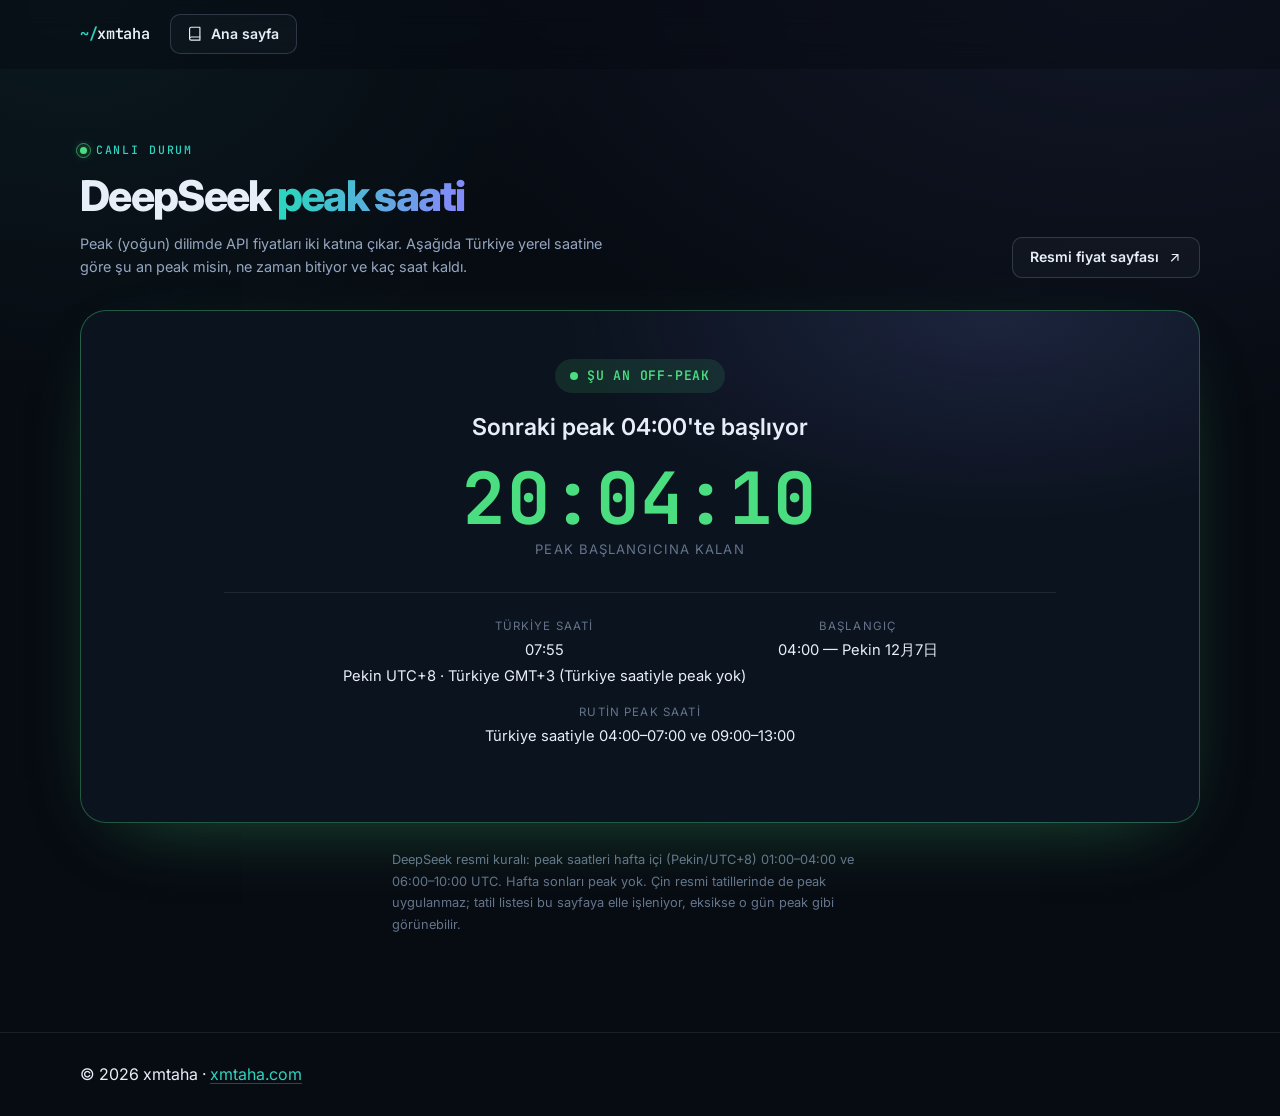
==== deepseek/index.html @ 297daab1 "feat: DeepSeek peak saati sayfasi (/deepseek/)" ====
<!DOCTYPE html>
<html lang="tr">
<head>
  <meta charset="utf-8" />
  <meta name="viewport" content="width=device-width, initial-scale=1" />
  <title>DeepSeek peak saati · xmtaha</title>
  <meta name="description" content="DeepSeek API yoğun (peak) saatlerini Türkiye yerel saatine göre gösteren canlı durum sayfası." />
  <meta name="theme-color" content="#070b12" />
  <meta name="color-scheme" content="dark" />
  <link rel="icon" href="data:image/svg+xml,%3Csvg xmlns='http://www.w3.org/2000/svg' viewBox='0 0 64 64'%3E%3Crect width='64' height='64' rx='14' fill='%230b1220'/%3E%3Cpath d='M20 22 12 32l8 10M44 22l8 10-8 10M36 18l-8 28' stroke='%232dd4bf' stroke-width='5' stroke-linecap='round' stroke-linejoin='round' fill='none'/%3E%3C/svg%3E" />
  <link rel="preconnect" href="https://fonts.googleapis.com" />
  <link rel="preconnect" href="https://fonts.gstatic.com" crossorigin />
  <link href="https://fonts.googleapis.com/css2?family=Inter:wght@400;500;600;700;800&family=JetBrains+Mono:wght@400;500;600&display=swap" rel="stylesheet" />
  <link rel="stylesheet" href="../styles.css" />
  <link rel="stylesheet" href="deepseek.css" />
</head>
<body>
  <!-- inline sprite: sayfada kullanılan ikonlar -->
  <svg class="svg-sprite" xmlns="http://www.w3.org/2000/svg" aria-hidden="true">
    <symbol id="i-github" viewBox="0 0 24 24">
      <path d="M12 .5C5.73.5.5 5.73.5 12c0 5.08 3.29 9.39 7.86 10.91.58.11.79-.25.79-.56 0-.28-.01-1.02-.02-2-3.2.7-3.88-1.54-3.88-1.54-.52-1.33-1.28-1.68-1.28-1.68-1.04-.71.08-.7.08-.7 1.15.08 1.76 1.18 1.76 1.18 1.02 1.75 2.68 1.25 3.33.95.1-.74.4-1.25.72-1.54-2.55-.29-5.23-1.28-5.23-5.7 0-1.26.45-2.29 1.18-3.1-.12-.29-.51-1.46.11-3.05 0 0 .96-.31 3.15 1.18a10.9 10.9 0 0 1 5.74 0c2.19-1.49 3.15-1.18 3.15-1.18.62 1.59.23 2.76.11 3.05.73.81 1.18 1.84 1.18 3.1 0 4.43-2.69 5.41-5.25 5.69.41.36.78 1.06.78 2.14 0 1.55-.01 2.8-.01 3.18 0 .31.21.68.8.56A11.5 11.5 0 0 0 23.5 12C23.5 5.73 18.27.5 12 .5Z" />
    </symbol>
    <symbol id="i-location" viewBox="0 0 24 24">
      <path d="M21 10c0 7-9 13-9 13s-9-6-9-13a9 9 0 0 1 18 0Z" />
      <circle cx="12" cy="10" r="3" />
    </symbol>
    <symbol id="i-clock" viewBox="0 0 24 24">
      <circle cx="12" cy="12" r="9" />
      <path d="M12 7v5l3 2" />
    </symbol>
    <symbol id="i-folder" viewBox="0 0 24 24">
      <path d="M3 7a2 2 0 0 1 2-2h4l2 2h8a2 2 0 0 1 2 2v8a2 2 0 0 1-2 2H5a2 2 0 0 1-2-2V7Z" />
    </symbol>
    <symbol id="i-star" viewBox="0 0 24 24">
      <path d="m12 2 3.09 6.26L22 9.27l-5 4.87 1.18 6.88L12 17.77l-6.18 3.25L7 14.14 2 9.27l6.91-1.01L12 2Z" />
    </symbol>
    <symbol id="i-fork" viewBox="0 0 24 24">
      <circle cx="6" cy="5" r="2.5" />
      <circle cx="18" cy="5" r="2.5" />
      <circle cx="12" cy="19" r="2.5" />
      <path d="M6 7.5v2a4 4 0 0 0 4 4h4a4 4 0 0 0 4-4v-2M12 13.5V16" />
    </symbol>
    <symbol id="i-arrow" viewBox="0 0 24 24">
      <path d="M7 17 17 7M8 7h9v9" />
    </symbol>
    <symbol id="i-arrow-up" viewBox="0 0 24 24">
      <path d="M12 19V5M5 12l7-7 7 7" />
    </symbol>
    <symbol id="i-search" viewBox="0 0 24 24">
      <circle cx="11" cy="11" r="7" />
      <path d="m20 20-3.5-3.5" />
    </symbol>
    <symbol id="i-users" viewBox="0 0 24 24">
      <path d="M16 21v-2a4 4 0 0 0-4-4H6a4 4 0 0 0-4 4v2" />
      <circle cx="9" cy="7" r="4" />
      <path d="M22 21v-2a4 4 0 0 0-3-3.87M16 3.13a4 4 0 0 1 0 7.75" />
    </symbol>
    <symbol id="i-repo" viewBox="0 0 24 24">
      <path d="M4 19.5A2.5 2.5 0 0 1 6.5 17H20" />
      <path d="M6.5 2H20v20H6.5A2.5 2.5 0 0 1 4 19.5v-15A2.5 2.5 0 0 1 6.5 2Z" />
    </symbol>
      <polyline points="4 17 10 11 4 5" />
      <line x1="12" y1="19" x2="20" y2="19" />
    </symbol>
      <polyline points="16 18 22 12 16 6" />
      <polyline points="8 6 2 12 8 18" />
    </symbol>
      <rect x="3" y="4" width="18" height="7" rx="2" />
      <rect x="3" y="13" width="18" height="7" rx="2" />
      <path d="M7 7.5h.01M7 16.5h.01" />
    </symbol>
      <circle cx="12" cy="5" r="2.5" />
      <circle cx="5" cy="19" r="2.5" />
      <circle cx="19" cy="19" r="2.5" />
      <path d="M12 7.5v4M12 11.5 5.9 16.9M12 11.5l6.1 5.4" />
    </symbol>
      <rect x="3" y="4" width="18" height="16" rx="2" />
      <path d="M3 9h18M3 15h18M8 4v16M16 4v16" />
    </symbol>
      <ellipse cx="12" cy="5" rx="8" ry="3" />
      <path d="M4 5v14c0 1.66 3.58 3 8 3s8-1.34 8-3V5M4 12c0 1.66 3.58 3 8 3s8-1.34 8-3" />
    </symbol>
      <rect x="3" y="5" width="18" height="14" rx="2" />
      <path d="m3 7 9 6 9-6" />
    </symbol>
  </svg>

  <a class="skip-link" href="#main">İçeriğe geç</a>

  <header class="site-header" id="site-header">
    <nav class="nav container" id="nav" aria-label="Ana menü">
      <a class="brand" href="../">
        <span class="brand-mark">~/</span>xmtaha
      </a>
      <a class="btn btn-ghost nav-github" href="../">
        <svg class="icon" aria-hidden="true"><use href="#i-repo" /></svg>
        Ana sayfa
      </a>
    </nav>
  </header>

  <main id="main">
    <section class="section ds-page">
      <div class="container">
        <div class="section-head">
          <div>
            <p class="eyebrow"><span class="pulse" aria-hidden="true"></span> Canlı durum</p>
            <h2>DeepSeek <span class="grad">peak saati</span></h2>
            <p class="section-sub">
              Peak (yoğun) dilimde API fiyatları iki katına çıkar. Aşağıda Türkiye yerel
              saatine göre şu an peak misin, ne zaman bitiyor ve kaç saat kaldı.
            </p>
          </div>
          <a class="btn btn-ghost" href="https://api-docs.deepseek.com/quick_start/pricing/" target="_blank" rel="noopener">
            Resmi fiyat sayfası
            <svg class="icon" aria-hidden="true"><use href="#i-arrow" /></svg>
          </a>
        </div>

        <div class="ds-card" id="ds-card" data-state="off">
          <p class="ds-status">
            <span class="ds-pulse" aria-hidden="true"></span>
            <span id="ds-status-text">Yükleniyor…</span>
          </p>

          <p class="ds-headline">
            <span id="ds-main">Durum hesaplanıyor</span>
          </p>

          <p class="ds-countdown" id="ds-countdown" aria-live="polite">--:--:--</p>
          <p class="ds-countdown-label" id="ds-countdown-label">kaldı</p>

          <dl class="ds-facts">
            <div>
              <dt>Türkiye saati</dt>
              <dd id="ds-tr-time">--:--</dd>
              <dd class="ds-sub" id="ds-tz-offset">--</dd>
            </div>
            <div>
              <dt id="ds-next-label">Sonraki geçiş</dt>
              <dd id="ds-next-switch">--:--</dd>
            </div>
            <div>
              <dt>Rutin peak saati</dt>
              <dd>Türkiye saatiyle 04:00–07:00 ve 09:00–13:00</dd>
            </div>
          </dl>
        </div>

        <p class="ds-note">
          DeepSeek resmi kuralı: peak saatleri hafta içi (Pekin/UTC+8) 01:00–04:00 ve
          06:00–10:00 UTC. Hafta sonları peak yok. Çin resmi tatillerinde de peak
          uygulanmaz; tatil listesi bu sayfaya elle işleniyor, eksikse o gün peak
          gibi görünebilir.
        </p>
      </div>
    </section>
  </main>

  <footer class="site-footer">
    <div class="container">
      <p>© <span id="year">2026</span> xmtaha · <a class="inline-link" href="../">xmtaha.com</a></p>
    </div>
  </footer>

  <script src="deepseek.js"></script>
</body>
</html>
---- styles.css ----
/* =========================================================
   xmtaha — statik profil sayfası
   ========================================================= */

:root {
  color-scheme: dark;
  --bg: #070b12;
  --bg-elevated: #0c1320;
  --surface: rgba(17, 25, 40, 0.66);
  --surface-strong: #101a2b;
  --border: rgba(148, 163, 184, 0.14);
  --border-strong: rgba(148, 163, 184, 0.26);
  --text: #e8eef8;
  --muted: #94a6c0;
  --faint: #64748b;
  --accent: #2dd4bf;
  --accent-soft: rgba(45, 212, 191, 0.12);
  --accent-2: #818cf8;
  --green: #4ade80;
  --amber: #fbbf24;
  --red: #f87171;
  --radius: 18px;
  --shadow: 0 24px 60px -24px rgba(0, 0, 0, 0.8);
  --font: "Inter", ui-sans-serif, system-ui, -apple-system, "Segoe UI", sans-serif;
  --mono: "JetBrains Mono", ui-monospace, SFMono-Regular, Consolas, monospace;
}

*,
*::before,
*::after {
  box-sizing: border-box;
}

html {
  scroll-behavior: smooth;
  -webkit-text-size-adjust: 100%;
}

body {
  margin: 0;
  font-family: var(--font);
  font-size: 16px;
  line-height: 1.6;
  color: var(--text);
  background-color: var(--bg);
  background-image:
    radial-gradient(1200px 800px at 88% -8%, rgba(129, 140, 248, 0.1), transparent 62%),
    radial-gradient(900px 700px at 6% 0%, rgba(45, 212, 191, 0.07), transparent 58%);
  background-attachment: fixed;
  -webkit-font-smoothing: antialiased;
  -moz-osx-font-smoothing: grayscale;
  overflow-x: hidden;
}

img {
  display: block;
  max-width: 100%;
}

a {
  color: inherit;
  text-decoration: none;
}

button {
  font: inherit;
  color: inherit;
}

h1,
h2,
h3,
p,
blockquote,
dl,
dd,
figure {
  margin: 0;
}

ul {
  margin: 0;
  padding: 0;
  list-style: none;
}

::selection {
  background: rgba(45, 212, 191, 0.32);
  color: #fff;
}

:focus-visible {
  outline: 2px solid var(--accent);
  outline-offset: 3px;
  border-radius: 5px;
}

.svg-sprite {
  position: absolute;
  width: 0;
  height: 0;
  overflow: hidden;
}

.icon {
  width: 1.1em;
  height: 1.1em;
  flex: none;
  fill: none;
  stroke: currentColor;
  stroke-width: 1.8;
  stroke-linecap: round;
  stroke-linejoin: round;
}

.icon-fill {
  fill: currentColor;
  stroke: none;
}

.container {
  width: min(1120px, calc(100% - 2.5rem));
  margin-inline: auto;
}

.skip-link {
  position: fixed;
  top: 0.75rem;
  left: 0.75rem;
  z-index: 200;
  padding: 0.6rem 1rem;
  border-radius: 8px;
  background: var(--accent);
  color: #04121a;
  font-weight: 700;
  transform: translateY(-160%);
  transition: transform 0.2s ease;
}

.skip-link:focus {
  transform: translateY(0);
}

/* ---------- Header ---------- */

.site-header {
  position: sticky;
  top: 0;
  z-index: 90;
  background: rgba(7, 11, 18, 0.5);
  border-bottom: 1px solid transparent;
  backdrop-filter: blur(14px);
  -webkit-backdrop-filter: blur(14px);
  transition: background 0.25s ease, border-color 0.25s ease;
}

.site-header.is-scrolled {
  background: rgba(7, 11, 18, 0.86);
  border-bottom-color: var(--border);
}

.nav {
  position: relative;
  display: flex;
  align-items: center;
  gap: 1.25rem;
  height: 68px;
}

.brand {
  display: inline-flex;
  align-items: center;
  font-family: var(--mono);
  font-size: 0.95rem;
  font-weight: 600;
  letter-spacing: -0.02em;
  color: var(--text);
}

.brand-mark {
  color: var(--accent);
}

.nav-links {
  display: flex;
  align-items: center;
  gap: 0.25rem;
  margin-left: auto;
}

.nav-links a {
  padding: 0.42rem 0.68rem;
  border-radius: 8px;
  font-size: 0.88rem;
  color: var(--muted);
  transition: color 0.18s ease, background 0.18s ease;
}

.nav-links a:hover,
.nav-links a.active {
  color: var(--text);
  background: rgba(148, 163, 184, 0.08);
}

.nav-github {
  padding: 0.5rem 0.85rem;
  font-size: 0.84rem;
}

.nav-toggle {
  display: none;
  flex-direction: column;
  justify-content: center;
  gap: 4px;
  width: 40px;
  height: 40px;
  padding: 0;
  border: 1px solid var(--border);
  border-radius: 9px;
  background: rgba(148, 163, 184, 0.05);
  cursor: pointer;
}

.nav-toggle span {
  display: block;
  width: 17px;
  height: 2px;
  margin-inline: auto;
  border-radius: 2px;
  background: var(--text);
  transition: transform 0.22s ease, opacity 0.22s ease;
}

.nav.is-open .nav-toggle span:nth-child(1) {
  transform: translateY(6px) rotate(45deg);
}

.nav.is-open .nav-toggle span:nth-child(2) {
  opacity: 0;
}

.nav.is-open .nav-toggle span:nth-child(3) {
  transform: translateY(-6px) rotate(-45deg);
}

/* ---------- Buttons ---------- */

.btn {
  display: inline-flex;
  align-items: center;
  justify-content: center;
  gap: 0.5rem;
  padding: 0.68rem 1.05rem;
  border: 1px solid transparent;
  border-radius: 10px;
  font-size: 0.88rem;
  font-weight: 600;
  line-height: 1.2;
  cursor: pointer;
  transition: transform 0.18s ease, background 0.18s ease, border-color 0.18s ease, color 0.18s ease;
}

.btn-primary {
  background: linear-gradient(135deg, var(--accent), #38bdf8);
  color: #04121a;
  box-shadow: 0 12px 30px -12px rgba(45, 212, 191, 0.55);
}

.btn-primary:hover {
  transform: translateY(-2px);
  box-shadow: 0 16px 34px -12px rgba(45, 212, 191, 0.65);
}

.btn-ghost {
  border-color: var(--border-strong);
  background: rgba(148, 163, 184, 0.045);
  color: var(--text);
}

.btn-ghost:hover {
  border-color: rgba(45, 212, 191, 0.55);
  color: var(--accent);
}

/* ---------- Hero ---------- */

.hero {
  position: relative;
  padding: clamp(3.25rem, 7vw, 5.5rem) 0 clamp(2.5rem, 5vw, 3.75rem);
  overflow: hidden;
}

.hero::before {
  content: "";
  position: absolute;
  inset: 0;
  background-image:
    linear-gradient(rgba(148, 163, 184, 0.055) 1px, transparent 1px),
    linear-gradient(90deg, rgba(148, 163, 184, 0.055) 1px, transparent 1px);
  background-size: 58px 58px;
  -webkit-mask-image: radial-gradient(ellipse 85% 65% at 50% 0%, #000 35%, transparent 100%);
  mask-image: radial-gradient(ellipse 85% 65% at 50% 0%, #000 35%, transparent 100%);
  pointer-events: none;
}

.hero-glow {
  position: absolute;
  border-radius: 50%;
  filter: blur(90px);
  pointer-events: none;
}

.hero-glow--teal {
  top: -160px;
  left: -120px;
  width: 460px;
  height: 460px;
  background: rgba(45, 212, 191, 0.13);
}

.hero-glow--indigo {
  top: 60px;
  right: -160px;
  width: 520px;
  height: 520px;
  background: rgba(129, 140, 248, 0.11);
}

.hero-grid {
  position: relative;
  display: grid;
  grid-template-columns: 1.12fr 0.88fr;
  align-items: center;
  gap: clamp(2rem, 5vw, 4.5rem);
}

.hero-copy {
  animation: hero-in 0.8s cubic-bezier(0.2, 0.7, 0.3, 1) both;
}

.eyebrow {
  display: flex;
  align-items: center;
  gap: 0.55rem;
  margin-bottom: 1.15rem;
  font-family: var(--mono);
  font-size: 0.72rem;
  font-weight: 500;
  letter-spacing: 0.16em;
  text-transform: uppercase;
  color: var(--accent);
}

.pulse {
  position: relative;
  width: 7px;
  height: 7px;
  border-radius: 50%;
  background: var(--green);
  box-shadow: 0 0 10px rgba(74, 222, 128, 0.8);
}

.pulse::after {
  content: "";
  position: absolute;
  inset: -4px;
  border: 1px solid rgba(74, 222, 128, 0.6);
  border-radius: 50%;
  animation: pulse-ring 2s ease-out infinite;
}

.identity {
  display: flex;
  align-items: center;
  gap: 1.15rem;
  margin-bottom: 1.6rem;
}

.avatar {
  width: 92px;
  height: 92px;
  flex: none;
  padding: 3px;
  border-radius: 26px;
  background: linear-gradient(135deg, rgba(45, 212, 191, 0.75), rgba(129, 140, 248, 0.65));
  box-shadow: 0 18px 40px -18px rgba(45, 212, 191, 0.55);
  object-fit: cover;
}

h1 {
  font-size: clamp(2.4rem, 5vw, 3.7rem);
  font-weight: 800;
  letter-spacing: -0.045em;
  line-height: 1.05;
}

.handle {
  display: inline-block;
  margin-left: 0.35rem;
  padding: 0.18rem 0.55rem;
  border: 1px solid var(--border);
  border-radius: 999px;
  background: rgba(148, 163, 184, 0.06);
  font-family: var(--mono);
  font-size: 0.78rem;
  font-weight: 500;
  letter-spacing: 0;
  color: var(--muted);
  vertical-align: middle;
}

.role {
  margin-top: 0.4rem;
  font-size: 0.92rem;
  color: var(--muted);
}

.bio {
  margin-bottom: 0.85rem;
  font-size: 1.08rem;
  font-weight: 500;
  color: #d5e2f3;
}

.intro {
  max-width: 56ch;
  font-size: 0.95rem;
  line-height: 1.75;
  color: var(--muted);
}

.hero-actions {
  display: flex;
  flex-wrap: wrap;
  gap: 0.7rem;
  margin-top: 1.75rem;
}

.hero-meta {
  display: flex;
  flex-wrap: wrap;
  gap: 0.65rem 1.4rem;
  margin-top: 1.9rem;
  font-size: 0.8rem;
  color: var(--faint);
}

.hero-meta li {
  display: inline-flex;
  align-items: center;
  gap: 0.42rem;
}

.hero-meta .icon {
  color: var(--accent);
  opacity: 0.85;
}

.local-time {
  font-family: var(--mono);
  font-size: 0.76rem;
  color: var(--muted);
  font-variant-numeric: tabular-nums;
}

/* ---------- Terminal ---------- */

.terminal-wrap {
  position: relative;
  max-width: 500px;
  justify-self: end;
  width: 100%;
  animation: hero-in 0.9s 0.12s cubic-bezier(0.2, 0.7, 0.3, 1) both;
}

.terminal-wrap::before {
  content: "";
  position: absolute;
  inset: 12% 8%;
  background: linear-gradient(120deg, rgba(45, 212, 191, 0.35), rgba(129, 140, 248, 0.35));
  filter: blur(52px);
  opacity: 0.5;
  z-index: -1;
}

.terminal {
  border: 1px solid var(--border);
  border-radius: 16px;
  background: linear-gradient(180deg, #0d1726, #09111d);
  box-shadow: var(--shadow);
  overflow: hidden;
}

.terminal-bar {
  display: flex;
  align-items: center;
  gap: 0.4rem;
  padding: 0.72rem 1rem;
  border-bottom: 1px solid var(--border);
  background: rgba(148, 163, 184, 0.04);
}

.dot {
  width: 9px;
  height: 9px;
  border-radius: 50%;
}

.dot--red { background: #f87171; }
.dot--yellow { background: #fbbf24; }
.dot--green { background: #4ade80; }

.terminal-title {
  margin-left: auto;
  font-family: var(--mono);
  font-size: 0.68rem;
  color: var(--faint);
}

.terminal-body {
  margin: 0;
  padding: 1.2rem 1.25rem 1.4rem;
  overflow-x: auto;
  font-family: var(--mono);
  font-size: 0.79rem;
  line-height: 1.85;
  color: #c9d6e8;
  tab-size: 2;
}

.terminal-body code {
  font-family: inherit;
}

.t-line {
  display: block;
}

.t-out {
  display: block;
  color: #8fa4bf;
}

.t-dim { color: #5b6f89; }
.t-path { color: var(--accent-2); }
.t-cmd { color: #f1f5f9; font-weight: 500; }
.t-accent { color: var(--accent); }
.t-hash { color: var(--amber); }

.t-cursor {
  display: inline-block;
  width: 7px;
  height: 0.95em;
  margin-left: 1px;
  background: var(--accent);
  vertical-align: -2px;
  animation: blink 1.1s steps(1) infinite;
}

/* ---------- Stats ---------- */

.stats-bar {
  display: grid;
  grid-template-columns: repeat(4, 1fr);
  margin-top: clamp(2.5rem, 5vw, 3.75rem);
  border: 1px solid var(--border);
  border-radius: 16px;
  background: rgba(13, 21, 34, 0.58);
  backdrop-filter: blur(10px);
  -webkit-backdrop-filter: blur(10px);
  overflow: hidden;
}

.stat {
  padding: 1.15rem 1.4rem;
  border-left: 1px solid var(--border);
}

.stat:first-child {
  border-left: 0;
}

.stat-value {
  display: block;
  font-size: 1.55rem;
  font-weight: 700;
  letter-spacing: -0.03em;
  line-height: 1.2;
  font-variant-numeric: tabular-nums;
}

.stat-label {
  display: block;
  margin-top: 0.15rem;
  font-size: 0.75rem;
  color: var(--faint);
}

/* ---------- Sections ---------- */

.section {
  position: relative;
  padding-block: clamp(3.5rem, 7.5vw, 6.25rem);
  scroll-margin-top: 84px;
}

.section-head {
  display: flex;
  align-items: flex-end;
  justify-content: space-between;
  gap: 1.5rem;
  flex-wrap: wrap;
  margin-bottom: 2rem;
}

.section-head .eyebrow,
.contact-card .eyebrow {
  margin-bottom: 0.8rem;
}

h2 {
  font-size: clamp(1.85rem, 3.6vw, 2.65rem);
  font-weight: 800;
  letter-spacing: -0.04em;
  line-height: 1.14;
}

.grad {
  background: linear-gradient(110deg, var(--accent) 10%, var(--accent-2) 90%);
  -webkit-background-clip: text;
  background-clip: text;
  color: transparent;
}

.section-sub {
  max-width: 58ch;
  margin-top: 0.7rem;
  font-size: 0.9rem;
  color: var(--muted);
}

.inline-link {
  color: var(--accent);
  text-decoration: underline;
  text-decoration-color: rgba(45, 212, 191, 0.35);
  text-underline-offset: 3px;
}

.inline-link:hover {
  text-decoration-color: var(--accent);
}

/* ---------- About ---------- */

.about-grid {
  display: grid;
  grid-template-columns: 1.35fr 0.85fr;
  align-items: start;
  gap: clamp(2rem, 5vw, 4rem);
}

.about-copy .eyebrow {
  margin-bottom: 0.9rem;
}

.about-copy h2 {
  margin-bottom: 1.2rem;
  max-width: 20ch;
}

.about-copy p {
  max-width: 62ch;
  font-size: 0.94rem;
  line-height: 1.78;
  color: var(--muted);
}

.about-copy p + p {
  margin-top: 0.9rem;
}

.now-list {
  display: grid;
  gap: 0.6rem;
  margin-top: 1.5rem;
}

.now-list li {
  display: flex;
  gap: 0.7rem;
  font-size: 0.88rem;
  color: var(--muted);
}

.now-list strong {
  color: var(--text);
  font-weight: 600;
}

.now-dot {
  width: 6px;
  height: 6px;
  flex: none;
  margin-top: 0.55rem;
  border-radius: 50%;
  background: var(--green);
  box-shadow: 0 0 10px rgba(74, 222, 128, 0.75);
}

.toolbox {
  position: sticky;
  top: 94px;
  border: 1px solid var(--border);
  border-radius: var(--radius);
  background: linear-gradient(180deg, rgba(19, 28, 44, 0.72), rgba(11, 17, 28, 0.52));
  overflow: hidden;
  box-shadow: 0 22px 50px -34px rgba(0, 0, 0, 0.9);
}

.toolbox-head {
  display: flex;
  align-items: center;
  justify-content: space-between;
  gap: 1rem;
  padding: 0.95rem 1.25rem;
  border-bottom: 1px solid var(--border);
  background: rgba(148, 163, 184, 0.04);
  font-size: 0.8rem;
}

.mono {
  font-family: var(--mono);
  color: var(--muted);
}

.badge {
  padding: 0.15rem 0.5rem;
  border: 1px solid rgba(45, 212, 191, 0.3);
  border-radius: 999px;
  background: rgba(45, 212, 191, 0.08);
  font-family: var(--mono);
  font-size: 0.62rem;
  letter-spacing: 0.08em;
  text-transform: uppercase;
  color: var(--accent);
}

.toolbox dl {
  padding: 0.3rem 1.25rem;
}

.toolbox dl > div {
  display: grid;
  grid-template-columns: 72px 1fr;
  gap: 1rem;
  padding: 0.85rem 0;
  border-bottom: 1px dashed rgba(148, 163, 184, 0.13);
}

.toolbox dl > div:last-child {
  border-bottom: 0;
}

.toolbox dt {
  padding-top: 0.12rem;
  font-family: var(--mono);
  font-size: 0.68rem;
  letter-spacing: 0.08em;
  text-transform: uppercase;
  color: var(--faint);
}

.toolbox dd {
  font-size: 0.85rem;
  line-height: 1.6;
  color: #c7d4e6;
}

/* ---------- Projects ---------- */

.project-toolbar {
  display: flex;
  align-items: center;
  justify-content: space-between;
  gap: 1rem;
  flex-wrap: wrap;
  margin-bottom: 1rem;
}

.filters {
  display: flex;
  flex-wrap: wrap;
  gap: 0.4rem;
}

.filter {
  display: inline-flex;
  align-items: center;
  gap: 0.42rem;
  padding: 0.42rem 0.78rem;
  border: 1px solid var(--border);
  border-radius: 999px;
  background: transparent;
  font-size: 0.8rem;
  line-height: 1.2;
  color: var(--muted);
  cursor: pointer;
  transition: border-color 0.18s ease, color 0.18s ease, background 0.18s ease;
}

.filter:hover {
  border-color: var(--border-strong);
  color: var(--text);
}

.filter[aria-pressed="true"] {
  border-color: rgba(45, 212, 191, 0.5);
  background: rgba(45, 212, 191, 0.11);
  color: #8ff3e6;
}

.filter-count {
  font-family: var(--mono);
  font-size: 0.68rem;
  color: var(--faint);
}

.filter[aria-pressed="true"] .filter-count {
  color: rgba(143, 243, 230, 0.7);
}

.lang-dot {
  width: 8px;
  height: 8px;
  flex: none;
  border-radius: 50%;
  background: var(--dot, var(--accent));
}

.search {
  display: flex;
  align-items: center;
  gap: 0.5rem;
  min-width: 230px;
  padding: 0.52rem 0.8rem;
  border: 1px solid var(--border);
  border-radius: 10px;
  background: rgba(17, 25, 40, 0.5);
  color: var(--faint);
  transition: border-color 0.18s ease, box-shadow 0.18s ease;
}

.search:focus-within {
  border-color: rgba(45, 212, 191, 0.6);
  box-shadow: 0 0 0 3px rgba(45, 212, 191, 0.1);
}

.search .icon {
  width: 15px;
  height: 15px;
}

.search input {
  width: 100%;
  border: 0;
  background: transparent;
  font-family: inherit;
  font-size: 0.85rem;
  color: var(--text);
  outline: none;
}

.search input::placeholder {
  color: var(--faint);
}

.results-line {
  margin-bottom: 1.1rem;
  font-size: 0.78rem;
  color: var(--faint);
}

.results-line strong {
  color: var(--muted);
  font-weight: 600;
  font-variant-numeric: tabular-nums;
}

.project-grid {
  display: grid;
  grid-template-columns: repeat(auto-fill, minmax(290px, 1fr));
  gap: 1rem;
}

.project {
  position: relative;
  display: flex;
  flex-direction: column;
  gap: 0.65rem;
  min-height: 214px;
  padding: 1.3rem;
  border: 1px solid var(--border);
  border-radius: 16px;
  background: linear-gradient(160deg, rgba(19, 28, 44, 0.75), rgba(11, 17, 28, 0.6));
  opacity: 0;
  transform: translateY(16px);
  transition:
    opacity 0.55s ease,
    transform 0.55s cubic-bezier(0.2, 0.7, 0.3, 1),
    border-color 0.2s ease,
    box-shadow 0.2s ease;
}

.project.in {
  opacity: 1;
  transform: none;
  transition:
    opacity 0.55s ease,
    transform 0.2s ease,
    border-color 0.2s ease,
    box-shadow 0.2s ease;
}

.project.in:hover {
  transform: translateY(-4px);
  border-color: rgba(45, 212, 191, 0.4);
  box-shadow: 0 22px 44px -26px rgba(0, 0, 0, 0.95), inset 0 0 0 1px rgba(45, 212, 191, 0.06);
}

.project.is-hidden {
  display: none;
}

.project-top {
  display: flex;
  align-items: center;
  justify-content: space-between;
  color: var(--faint);
}

.project-top .icon {
  width: 19px;
  height: 19px;
}

.project-top .folder {
  color: var(--accent);
  opacity: 0.9;
}

.card-arrow {
  transition: color 0.18s ease, transform 0.18s ease;
}

.project:hover .card-arrow {
  color: var(--accent);
  transform: translate(2px, -2px);
}

.project h3 {
  font-family: var(--mono);
  font-size: 0.95rem;
  font-weight: 600;
  letter-spacing: -0.02em;
  line-height: 1.4;
  overflow-wrap: anywhere;
}

.project h3 a {
  transition: color 0.18s ease;
}

.project h3 a:hover {
  color: var(--accent);
}

.project p {
  flex: 1;
  font-size: 0.86rem;
  line-height: 1.68;
  color: var(--muted);
}

.project-meta {
  display: flex;
  flex-wrap: wrap;
  align-items: center;
  gap: 0.55rem 0.8rem;
  margin-top: 0.15rem;
  font-family: var(--mono);
  font-size: 0.7rem;
  color: var(--faint);
}

.lang {
  display: inline-flex;
  align-items: center;
  gap: 0.4rem;
  color: var(--muted);
}

.meta-item {
  display: inline-flex;
  align-items: center;
  gap: 0.28rem;
  font-variant-numeric: tabular-nums;
}

.meta-item .icon {
  width: 12px;
  height: 12px;
}

.meta-date {
  margin-left: auto;
  color: var(--faint);
}

.meta-date .icon {
  opacity: 0.7;
}

.tag-fork {
  padding: 0.05rem 0.42rem;
  border: 1px solid var(--border);
  border-radius: 999px;
  font-size: 0.62rem;
  letter-spacing: 0.04em;
  color: var(--faint);
}

.empty-state {
  display: grid;
  justify-items: center;
  gap: 0.6rem;
  margin-top: 0.5rem;
  padding: 3rem 1.5rem;
  border: 1px dashed var(--border-strong);
  border-radius: 16px;
  text-align: center;
  color: var(--muted);
}

.empty-state[hidden] {
  display: none;
}

.empty-state > .icon {
  width: 26px;
  height: 26px;
  color: var(--faint);
}

.empty-state .btn {
  margin-top: 0.4rem;
}

.noscript-note {
  margin-top: 1rem;
  font-size: 0.85rem;
  color: var(--muted);
}

/* ---------- Skills ---------- */

.skills-grid {
  display: grid;
  grid-template-columns: repeat(auto-fit, minmax(245px, 1fr));
  gap: 1rem;
}

.skill-card {
  padding: 1.3rem;
  border: 1px solid var(--border);
  border-radius: 16px;
  background: linear-gradient(180deg, rgba(19, 28, 44, 0.62), rgba(11, 17, 28, 0.46));
  transition: border-color 0.2s ease, transform 0.2s ease;
}

.skill-card:hover {
  border-color: rgba(45, 212, 191, 0.32);
  transform: translateY(-2px);
}

.skill-icon {
  display: grid;
  place-items: center;
  width: 38px;
  height: 38px;
  margin-bottom: 0.95rem;
  border: 1px solid rgba(45, 212, 191, 0.22);
  border-radius: 11px;
  background: rgba(45, 212, 191, 0.09);
  color: var(--accent);
}

.skill-icon .icon {
  width: 18px;
  height: 18px;
}

.skill-card h3 {
  margin-bottom: 0.35rem;
  font-size: 0.98rem;
  font-weight: 600;
  letter-spacing: -0.015em;
}

.skill-card p {
  font-size: 0.84rem;
  line-height: 1.68;
  color: var(--muted);
}

.lang-panel {
  margin-top: 1.35rem;
  padding: 1.4rem 1.5rem;
  border: 1px solid var(--border);
  border-radius: var(--radius);
  background: linear-gradient(180deg, rgba(17, 25, 40, 0.6), rgba(11, 17, 28, 0.45));
}

.lang-panel-head {
  display: flex;
  align-items: baseline;
  justify-content: space-between;
  gap: 1rem;
  flex-wrap: wrap;
  padding-bottom: 1rem;
  border-bottom: 1px solid var(--border);
}

.lang-panel-head h3 {
  font-size: 0.94rem;
  font-weight: 600;
}

.lang-panel-head span {
  font-family: var(--mono);
  font-size: 0.7rem;
  color: var(--faint);
}

.lang-bars {
  display: grid;
  gap: 0.85rem;
  padding-top: 1.15rem;
}

.lang-row {
  display: grid;
  grid-template-columns: 120px 1fr 42px;
  align-items: center;
  gap: 0.9rem;
  font-size: 0.82rem;
}

.lang-name {
  display: inline-flex;
  align-items: center;
  gap: 0.5rem;
  color: var(--text);
}

.lang-track {
  display: block;
  height: 8px;
  border-radius: 999px;
  background: rgba(148, 163, 184, 0.11);
  overflow: hidden;
}

.lang-fill {
  display: block;
  width: 0;
  height: 100%;
  border-radius: 999px;
  background: var(--dot, var(--accent));
  box-shadow: 0 0 12px -2px var(--dot, var(--accent));
  transition: width 0.9s cubic-bezier(0.2, 0.8, 0.2, 1) 0.15s;
}

.reveal.in .lang-fill {
  width: var(--w);
}

.lang-count {
  font-family: var(--mono);
  font-size: 0.7rem;
  text-align: right;
  color: var(--faint);
  font-variant-numeric: tabular-nums;
}

/* ---------- Contact ---------- */

.contact-card {
  position: relative;
  overflow: hidden;
  padding: clamp(2rem, 5.5vw, 3.75rem);
  border: 1px solid rgba(45, 212, 191, 0.26);
  border-radius: 26px;
  background:
    radial-gradient(620px 300px at 82% 0%, rgba(129, 140, 248, 0.16), transparent 70%),
    radial-gradient(520px 320px at 8% 100%, rgba(45, 212, 191, 0.13), transparent 72%),
    rgba(13, 21, 34, 0.82);
  text-align: center;
}

.contact-card::before {
  content: "";
  position: absolute;
  inset: 0;
  background-image:
    linear-gradient(rgba(148, 163, 184, 0.05) 1px, transparent 1px),
    linear-gradient(90deg, rgba(148, 163, 184, 0.05) 1px, transparent 1px);
  background-size: 46px 46px;
  -webkit-mask-image: radial-gradient(ellipse 70% 80% at 50% 50%, #000, transparent 78%);
  mask-image: radial-gradient(ellipse 70% 80% at 50% 50%, #000, transparent 78%);
  pointer-events: none;
}

.contact-card > * {
  position: relative;
}

.contact-card .eyebrow {
  justify-content: center;
}

.contact-card h2 {
  max-width: 24ch;
  margin: 0 auto 0.9rem;
}

.contact-desc {
  max-width: 52ch;
  margin: 0 auto 1.8rem;
  font-size: 0.92rem;
  line-height: 1.75;
  color: var(--muted);
}

.contact-actions {
  display: flex;
  justify-content: center;
  flex-wrap: wrap;
  gap: 0.7rem;
}

.contact-meta {
  display: flex;
  justify-content: center;
  flex-wrap: wrap;
  gap: 0.7rem 1.4rem;
  margin-top: 2rem;
  padding-top: 1.4rem;
  border-top: 1px solid var(--border);
  font-size: 0.78rem;
  color: var(--faint);
}

.contact-meta span {
  display: inline-flex;
  align-items: center;
  gap: 0.4rem;
}

.contact-meta .icon {
  color: var(--accent);
  opacity: 0.8;
}

/* ---------- Footer ---------- */

.site-footer {
  padding: 1.8rem 0;
  border-top: 1px solid var(--border);
}

.footer-inner {
  display: flex;
  align-items: center;
  justify-content: space-between;
  gap: 0.75rem 1.5rem;
  flex-wrap: wrap;
  font-size: 0.78rem;
  color: var(--faint);
}

.footer-inner .brand-mark {
  font-family: var(--mono);
}

.footer-sep {
  margin-inline: 0.25rem;
  opacity: 0.55;
}

/* ---------- Back to top ---------- */

.to-top {
  position: fixed;
  right: 1.25rem;
  bottom: 1.25rem;
  z-index: 80;
  display: grid;
  place-items: center;
  width: 42px;
  height: 42px;
  padding: 0;
  border: 1px solid var(--border-strong);
  border-radius: 12px;
  background: rgba(13, 21, 34, 0.9);
  color: var(--muted);
  cursor: pointer;
  opacity: 0;
  transform: translateY(12px);
  pointer-events: none;
  backdrop-filter: blur(10px);
  transition: opacity 0.2s ease, transform 0.2s ease, color 0.2s ease, border-color 0.2s ease;
}

.to-top.is-visible {
  opacity: 1;
  transform: translateY(0);
  pointer-events: auto;
}

.to-top:hover {
  color: var(--accent);
  border-color: rgba(45, 212, 191, 0.5);
}

/* ---------- Reveal & motion ---------- */

.reveal {
  opacity: 0;
  transform: translateY(18px);
  transition: opacity 0.65s ease, transform 0.65s cubic-bezier(0.2, 0.7, 0.3, 1);
}

.reveal.in {
  opacity: 1;
  transform: none;
}

@keyframes hero-in {
  from {
    opacity: 0;
    transform: translateY(22px);
  }
  to {
    opacity: 1;
    transform: translateY(0);
  }
}

@keyframes pulse-ring {
  0% {
    opacity: 0.7;
    transform: scale(0.6);
  }
  75%,
  100% {
    opacity: 0;
    transform: scale(1.6);
  }
}

@keyframes blink {
  0%,
  49% {
    opacity: 1;
  }
  50%,
  100% {
    opacity: 0;
  }
}

/* ---------- Responsive ---------- */

@media (max-width: 980px) {
  .hero-grid {
    grid-template-columns: 1fr;
  }

  .terminal-wrap {
    max-width: 560px;
    justify-self: start;
  }

  .about-grid {
    grid-template-columns: 1fr;
  }

  .toolbox {
    position: static;
    max-width: 560px;
  }
}

@media (max-width: 860px) {
  .nav {
    gap: 0.7rem;
  }

  .nav-toggle {
    display: flex;
    margin-left: 0;
  }

  .nav-github {
    margin-left: auto;
  }

  .nav-links {
    position: absolute;
    top: 100%;
    left: 0;
    right: 0;
    display: none;
    flex-direction: column;
    align-items: stretch;
    gap: 0.15rem;
    margin: 0;
    padding: 0.6rem 1rem 1rem;
    border: 1px solid var(--border);
    border-top: 0;
    border-radius: 0 0 14px 14px;
    background: rgba(7, 11, 18, 0.97);
    backdrop-filter: blur(16px);
    -webkit-backdrop-filter: blur(16px);
    box-shadow: 0 30px 50px -30px rgba(0, 0, 0, 0.9);
  }

  .nav.is-open .nav-links {
    display: flex;
    animation: menu-in 0.18s ease;
  }

  .nav-links a {
    padding: 0.7rem 0.75rem;
    font-size: 0.9rem;
  }

  @keyframes menu-in {
    from {
      opacity: 0;
      transform: translateY(-6px);
    }
    to {
      opacity: 1;
      transform: translateY(0);
    }
  }
}

@media (max-width: 720px) {
  .stats-bar {
    grid-template-columns: repeat(2, 1fr);
  }

  .stat:nth-child(3) {
    border-left: 0;
  }

  .stat:nth-child(n + 3) {
    border-top: 1px solid var(--border);
  }

  .terminal-body {
    font-size: 0.73rem;
    padding: 1rem 1rem 1.2rem;
  }

  .lang-row {
    grid-template-columns: 94px 1fr 36px;
    gap: 0.7rem;
  }

  .contact-meta {
    gap: 0.55rem 1rem;
  }
}

@media (max-width: 560px) {
  .container {
    width: calc(100% - 2rem);
  }

  h1 {
    font-size: 2.35rem;
  }

  .identity {
    gap: 0.9rem;
  }

  .avatar {
    width: 76px;
    height: 76px;
    border-radius: 21px;
  }

  .handle {
    display: inline-block;
    margin: 0.45rem 0 0;
    font-size: 0.7rem;
  }

  .hero-actions .btn,
  .contact-actions .btn {
    flex: 1 1 auto;
  }

  .project-toolbar {
    align-items: stretch;
  }

  .search {
    width: 100%;
    min-width: 0;
  }

  .filters {
    gap: 0.35rem;
  }

  .filter {
    padding: 0.38rem 0.66rem;
    font-size: 0.75rem;
  }

  .project-grid {
    grid-template-columns: 1fr;
  }

  .project {
    min-height: 0;
  }

  .stats-bar {
    border-radius: 14px;
  }

  .stat {
    padding: 0.95rem 1.1rem;
  }

  .stat-value {
    font-size: 1.35rem;
  }

  .section {
    scroll-margin-top: 76px;
  }

  .toolbox dl > div {
    grid-template-columns: 64px 1fr;
  }
}

@media (prefers-reduced-motion: reduce) {
  html {
    scroll-behavior: auto;
  }

  *,
  *::before,
  *::after {
    animation-duration: 0.001ms !important;
    animation-iteration-count: 1 !important;
    transition-duration: 0.001ms !important;
  }

  .reveal,
  .project {
    opacity: 1;
    transform: none;
  }

  .reveal .lang-fill {
    width: var(--w);
  }
}
---- deepseek/deepseek.css ----
/* =========================================================
   DeepSeek peak saati sayfası
   ========================================================= */

.ds-page {
  padding-top: clamp(2.5rem, 6vw, 4.5rem);
}

.ds-card {
  position: relative;
  overflow: hidden;
  padding: clamp(1.8rem, 5vw, 3rem);
  border: 1px solid var(--border-strong);
  border-radius: 26px;
  background:
    radial-gradient(620px 300px at 82% 0%, rgba(129, 140, 248, 0.14), transparent 70%),
    rgba(13, 21, 34, 0.82);
  text-align: center;
  transition: border-color 0.3s ease, box-shadow 0.3s ease;
}

.ds-card[data-state="peak"] {
  border-color: rgba(248, 113, 113, 0.4);
  box-shadow: 0 24px 80px -40px rgba(248, 113, 113, 0.55);
}

.ds-card[data-state="off"] {
  border-color: rgba(74, 222, 128, 0.35);
  box-shadow: 0 24px 80px -40px rgba(74, 222, 128, 0.45);
}

.ds-status {
  display: inline-flex;
  align-items: center;
  gap: 0.55rem;
  margin: 0 0 1rem;
  padding: 0.4rem 0.95rem;
  border-radius: 999px;
  font-family: var(--mono);
  font-size: 0.82rem;
  font-weight: 600;
  letter-spacing: 0.06em;
  text-transform: uppercase;
}

.ds-card[data-state="peak"] .ds-status {
  color: var(--red);
  background: rgba(248, 113, 113, 0.12);
}

.ds-card[data-state="off"] .ds-status {
  color: var(--green);
  background: rgba(74, 222, 128, 0.12);
}

.ds-pulse {
  width: 8px;
  height: 8px;
  border-radius: 50%;
  background: currentColor;
  animation: ds-pulse 1.8s ease-out infinite;
}

.ds-card[data-state="off"] .ds-pulse {
  animation-duration: 3s;
}

@keyframes ds-pulse {
  0% { box-shadow: 0 0 0 0 currentColor; opacity: 1; }
  70% { box-shadow: 0 0 0 8px transparent; opacity: 0.75; }
  100% { box-shadow: 0 0 0 0 transparent; opacity: 1; }
}

.ds-headline {
  margin: 0;
  font-size: clamp(1.1rem, 2.6vw, 1.45rem);
  font-weight: 600;
}

.ds-countdown {
  margin: 1.1rem 0 0.2rem;
  font-family: var(--mono);
  font-size: clamp(2.6rem, 9vw, 4.5rem);
  font-weight: 700;
  line-height: 1;
  letter-spacing: 0.02em;
  font-variant-numeric: tabular-nums;
}

.ds-card[data-state="peak"] .ds-countdown {
  color: var(--red);
}

.ds-card[data-state="off"] .ds-countdown {
  color: var(--green);
}

.ds-countdown-label {
  margin: 0;
  font-size: 0.82rem;
  letter-spacing: 0.08em;
  text-transform: uppercase;
  color: var(--faint);
}

.ds-facts {
  display: flex;
  justify-content: center;
  flex-wrap: wrap;
  gap: 0.9rem 2rem;
  margin: 2rem auto 1.6rem;
  padding-top: 1.5rem;
  border-top: 1px solid var(--border);
  max-width: 52rem;
}

.ds-facts > div {
  min-width: 10rem;
}

.ds-facts dt {
  font-size: 0.72rem;
  letter-spacing: 0.1em;
  text-transform: uppercase;
  color: var(--faint);
}

.ds-facts dd {
  margin: 0.25rem 0 0;
  font-size: 0.92rem;
  color: var(--text);
}

.ds-sub {
  margin-top: 0.15rem !important;
  font-size: 0.74rem;
  color: var(--faint);
}

.ds-note {
  max-width: 62ch;
  margin: 1.6rem auto 0;
  font-size: 0.8rem;
  line-height: 1.7;
  color: var(--faint);
}

@media (prefers-reduced-motion: reduce) {
  .ds-pulse { animation: none; }
}
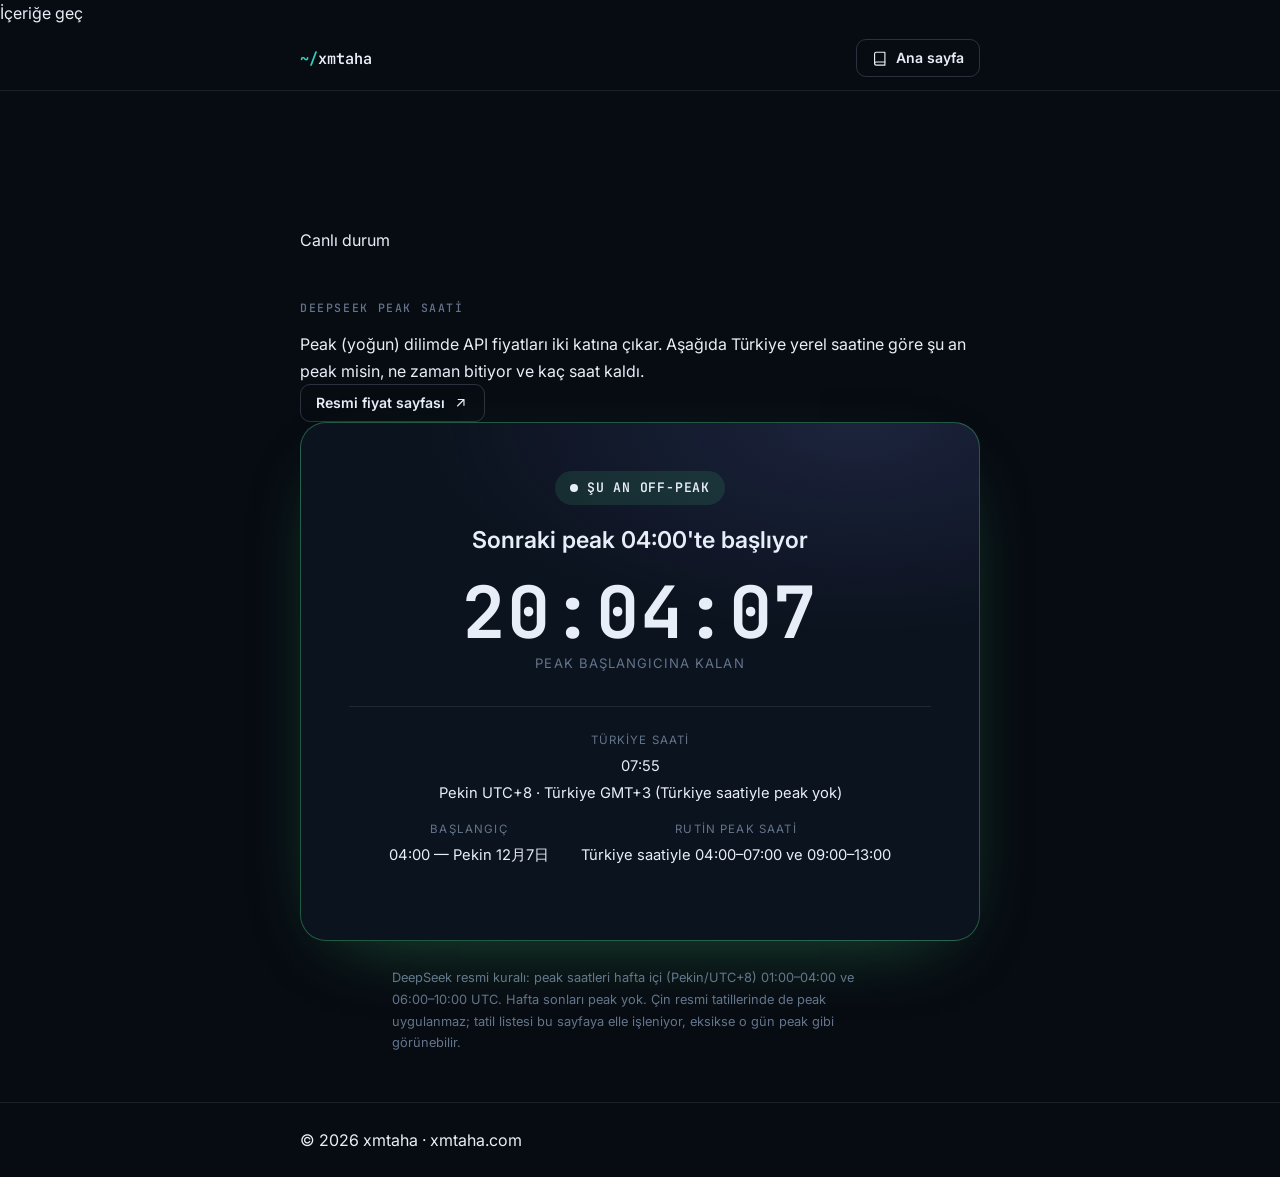
==== commit 3beeb3f1: "fix: mobil arac listesi ve css/js onbellek kirici" ====
--- a/deepseek/index.html
+++ b/deepseek/index.html
@@ -11,8 +11,8 @@
   <link rel="preconnect" href="https://fonts.googleapis.com" />
   <link rel="preconnect" href="https://fonts.gstatic.com" crossorigin />
   <link href="https://fonts.googleapis.com/css2?family=Inter:wght@400;500;600;700;800&family=JetBrains+Mono:wght@400;500;600&display=swap" rel="stylesheet" />
-  <link rel="stylesheet" href="../styles.css" />
-  <link rel="stylesheet" href="deepseek.css" />
+  <link rel="stylesheet" href="../styles.css?v=3" />
+  <link rel="stylesheet" href="deepseek.css?v=3" />
 </head>
 <body>
   <!-- inline sprite: sayfada kullanılan ikonlar -->
@@ -163,6 +163,6 @@
     </div>
   </footer>
 
-  <script src="deepseek.js"></script>
+  <script src="deepseek.js?v=3"></script>
 </body>
 </html>
--- a/styles.css
+++ b/styles.css
@@ -1,26 +1,16 @@
 /* =========================================================
-   xmtaha — statik profil sayfası
+   xmtaha — sade profil sayfası
    ========================================================= */
 
 :root {
   color-scheme: dark;
   --bg: #070b12;
-  --bg-elevated: #0c1320;
-  --surface: rgba(17, 25, 40, 0.66);
-  --surface-strong: #101a2b;
   --border: rgba(148, 163, 184, 0.14);
   --border-strong: rgba(148, 163, 184, 0.26);
   --text: #e8eef8;
   --muted: #94a6c0;
   --faint: #64748b;
   --accent: #2dd4bf;
-  --accent-soft: rgba(45, 212, 191, 0.12);
-  --accent-2: #818cf8;
-  --green: #4ade80;
-  --amber: #fbbf24;
-  --red: #f87171;
-  --radius: 18px;
-  --shadow: 0 24px 60px -24px rgba(0, 0, 0, 0.8);
   --font: "Inter", ui-sans-serif, system-ui, -apple-system, "Segoe UI", sans-serif;
   --mono: "JetBrains Mono", ui-monospace, SFMono-Regular, Consolas, monospace;
 }
@@ -32,7 +22,6 @@
 }
 
 html {
-  scroll-behavior: smooth;
   -webkit-text-size-adjust: 100%;
 }
 
@@ -40,16 +29,10 @@
   margin: 0;
   font-family: var(--font);
   font-size: 16px;
-  line-height: 1.6;
+  line-height: 1.65;
   color: var(--text);
-  background-color: var(--bg);
-  background-image:
-    radial-gradient(1200px 800px at 88% -8%, rgba(129, 140, 248, 0.1), transparent 62%),
-    radial-gradient(900px 700px at 6% 0%, rgba(45, 212, 191, 0.07), transparent 58%);
-  background-attachment: fixed;
+  background: var(--bg);
   -webkit-font-smoothing: antialiased;
-  -moz-osx-font-smoothing: grayscale;
-  overflow-x: hidden;
 }
 
 img {
@@ -62,19 +45,9 @@
   text-decoration: none;
 }
 
-button {
-  font: inherit;
-  color: inherit;
-}
-
 h1,
 h2,
-h3,
-p,
-blockquote,
-dl,
-dd,
-figure {
+p {
   margin: 0;
 }
 
@@ -82,11 +55,6 @@
   margin: 0;
   padding: 0;
   list-style: none;
-}
-
-::selection {
-  background: rgba(45, 212, 191, 0.32);
-  color: #fff;
 }
 
 :focus-visible {
@@ -119,128 +87,32 @@
 }
 
 .container {
-  width: min(1120px, calc(100% - 2.5rem));
+  width: min(680px, calc(100% - 2.5rem));
   margin-inline: auto;
 }
 
-.skip-link {
-  position: fixed;
-  top: 0.75rem;
-  left: 0.75rem;
-  z-index: 200;
-  padding: 0.6rem 1rem;
-  border-radius: 8px;
-  background: var(--accent);
-  color: #04121a;
-  font-weight: 700;
-  transform: translateY(-160%);
-  transition: transform 0.2s ease;
-}
-
-.skip-link:focus {
-  transform: translateY(0);
+.brand-mark {
+  color: var(--accent);
 }
 
 /* ---------- Header ---------- */
 
 .site-header {
-  position: sticky;
-  top: 0;
-  z-index: 90;
-  background: rgba(7, 11, 18, 0.5);
-  border-bottom: 1px solid transparent;
-  backdrop-filter: blur(14px);
-  -webkit-backdrop-filter: blur(14px);
-  transition: background 0.25s ease, border-color 0.25s ease;
-}
-
-.site-header.is-scrolled {
-  background: rgba(7, 11, 18, 0.86);
-  border-bottom-color: var(--border);
+  border-bottom: 1px solid var(--border);
 }
 
 .nav {
-  position: relative;
-  display: flex;
-  align-items: center;
-  gap: 1.25rem;
-  height: 68px;
+  display: flex;
+  align-items: center;
+  justify-content: space-between;
+  gap: 1rem;
+  height: 64px;
 }
 
 .brand {
-  display: inline-flex;
-  align-items: center;
   font-family: var(--mono);
   font-size: 0.95rem;
   font-weight: 600;
-  letter-spacing: -0.02em;
-  color: var(--text);
-}
-
-.brand-mark {
-  color: var(--accent);
-}
-
-.nav-links {
-  display: flex;
-  align-items: center;
-  gap: 0.25rem;
-  margin-left: auto;
-}
-
-.nav-links a {
-  padding: 0.42rem 0.68rem;
-  border-radius: 8px;
-  font-size: 0.88rem;
-  color: var(--muted);
-  transition: color 0.18s ease, background 0.18s ease;
-}
-
-.nav-links a:hover,
-.nav-links a.active {
-  color: var(--text);
-  background: rgba(148, 163, 184, 0.08);
-}
-
-.nav-github {
-  padding: 0.5rem 0.85rem;
-  font-size: 0.84rem;
-}
-
-.nav-toggle {
-  display: none;
-  flex-direction: column;
-  justify-content: center;
-  gap: 4px;
-  width: 40px;
-  height: 40px;
-  padding: 0;
-  border: 1px solid var(--border);
-  border-radius: 9px;
-  background: rgba(148, 163, 184, 0.05);
-  cursor: pointer;
-}
-
-.nav-toggle span {
-  display: block;
-  width: 17px;
-  height: 2px;
-  margin-inline: auto;
-  border-radius: 2px;
-  background: var(--text);
-  transition: transform 0.22s ease, opacity 0.22s ease;
-}
-
-.nav.is-open .nav-toggle span:nth-child(1) {
-  transform: translateY(6px) rotate(45deg);
-}
-
-.nav.is-open .nav-toggle span:nth-child(2) {
-  opacity: 0;
-}
-
-.nav.is-open .nav-toggle span:nth-child(3) {
-  transform: translateY(-6px) rotate(-45deg);
 }
 
 /* ---------- Buttons ---------- */
@@ -250,30 +122,26 @@
   align-items: center;
   justify-content: center;
   gap: 0.5rem;
-  padding: 0.68rem 1.05rem;
+  padding: 0.6rem 0.95rem;
   border: 1px solid transparent;
   border-radius: 10px;
   font-size: 0.88rem;
   font-weight: 600;
   line-height: 1.2;
-  cursor: pointer;
-  transition: transform 0.18s ease, background 0.18s ease, border-color 0.18s ease, color 0.18s ease;
+  transition: border-color 0.18s ease, color 0.18s ease, background 0.18s ease;
 }
 
 .btn-primary {
-  background: linear-gradient(135deg, var(--accent), #38bdf8);
+  background: var(--accent);
   color: #04121a;
-  box-shadow: 0 12px 30px -12px rgba(45, 212, 191, 0.55);
 }
 
 .btn-primary:hover {
-  transform: translateY(-2px);
-  box-shadow: 0 16px 34px -12px rgba(45, 212, 191, 0.65);
+  background: #4fe0cc;
 }
 
 .btn-ghost {
   border-color: var(--border-strong);
-  background: rgba(148, 163, 184, 0.045);
   color: var(--text);
 }
 
@@ -282,1306 +150,142 @@
   color: var(--accent);
 }
 
-/* ---------- Hero ---------- */
-
-.hero {
-  position: relative;
-  padding: clamp(3.25rem, 7vw, 5.5rem) 0 clamp(2.5rem, 5vw, 3.75rem);
-  overflow: hidden;
-}
-
-.hero::before {
-  content: "";
-  position: absolute;
-  inset: 0;
-  background-image:
-    linear-gradient(rgba(148, 163, 184, 0.055) 1px, transparent 1px),
-    linear-gradient(90deg, rgba(148, 163, 184, 0.055) 1px, transparent 1px);
-  background-size: 58px 58px;
-  -webkit-mask-image: radial-gradient(ellipse 85% 65% at 50% 0%, #000 35%, transparent 100%);
-  mask-image: radial-gradient(ellipse 85% 65% at 50% 0%, #000 35%, transparent 100%);
-  pointer-events: none;
-}
-
-.hero-glow {
-  position: absolute;
+/* ---------- İçerik ---------- */
+
+main {
+  padding-block: clamp(2.5rem, 6vw, 4rem) 3rem;
+}
+
+.intro {
+  display: flex;
+  align-items: center;
+  gap: 1.1rem;
+}
+
+.avatar {
+  width: 72px;
+  height: 72px;
+  flex: none;
   border-radius: 50%;
-  filter: blur(90px);
-  pointer-events: none;
-}
-
-.hero-glow--teal {
-  top: -160px;
-  left: -120px;
-  width: 460px;
-  height: 460px;
-  background: rgba(45, 212, 191, 0.13);
-}
-
-.hero-glow--indigo {
-  top: 60px;
-  right: -160px;
-  width: 520px;
-  height: 520px;
-  background: rgba(129, 140, 248, 0.11);
-}
-
-.hero-grid {
-  position: relative;
-  display: grid;
-  grid-template-columns: 1.12fr 0.88fr;
-  align-items: center;
-  gap: clamp(2rem, 5vw, 4.5rem);
-}
-
-.hero-copy {
-  animation: hero-in 0.8s cubic-bezier(0.2, 0.7, 0.3, 1) both;
-}
-
-.eyebrow {
-  display: flex;
-  align-items: center;
-  gap: 0.55rem;
-  margin-bottom: 1.15rem;
+  object-fit: cover;
+}
+
+h1 {
+  font-size: clamp(1.9rem, 4.5vw, 2.4rem);
+  font-weight: 700;
+  letter-spacing: -0.035em;
+  line-height: 1.15;
+}
+
+.handle {
+  margin-left: 0.3rem;
+  font-family: var(--mono);
+  font-size: 0.75rem;
+  font-weight: 400;
+  letter-spacing: 0;
+  color: var(--muted);
+  vertical-align: middle;
+}
+
+.bio {
+  margin-top: 0.25rem;
+  font-size: 0.95rem;
+  color: var(--muted);
+}
+
+.lead {
+  margin-top: 1.5rem;
+  font-size: 0.95rem;
+  line-height: 1.75;
+  color: var(--muted);
+}
+
+h2 {
+  margin-top: 2.75rem;
+  margin-bottom: 0.9rem;
   font-family: var(--mono);
   font-size: 0.72rem;
   font-weight: 500;
-  letter-spacing: 0.16em;
+  letter-spacing: 0.14em;
   text-transform: uppercase;
-  color: var(--accent);
-}
-
-.pulse {
-  position: relative;
-  width: 7px;
-  height: 7px;
-  border-radius: 50%;
-  background: var(--green);
-  box-shadow: 0 0 10px rgba(74, 222, 128, 0.8);
-}
-
-.pulse::after {
-  content: "";
-  position: absolute;
-  inset: -4px;
-  border: 1px solid rgba(74, 222, 128, 0.6);
-  border-radius: 50%;
-  animation: pulse-ring 2s ease-out infinite;
-}
-
-.identity {
-  display: flex;
-  align-items: center;
-  gap: 1.15rem;
-  margin-bottom: 1.6rem;
-}
-
-.avatar {
-  width: 92px;
-  height: 92px;
-  flex: none;
-  padding: 3px;
-  border-radius: 26px;
-  background: linear-gradient(135deg, rgba(45, 212, 191, 0.75), rgba(129, 140, 248, 0.65));
-  box-shadow: 0 18px 40px -18px rgba(45, 212, 191, 0.55);
-  object-fit: cover;
-}
-
-h1 {
-  font-size: clamp(2.4rem, 5vw, 3.7rem);
-  font-weight: 800;
-  letter-spacing: -0.045em;
-  line-height: 1.05;
-}
-
-.handle {
-  display: inline-block;
-  margin-left: 0.35rem;
-  padding: 0.18rem 0.55rem;
-  border: 1px solid var(--border);
-  border-radius: 999px;
-  background: rgba(148, 163, 184, 0.06);
-  font-family: var(--mono);
-  font-size: 0.78rem;
-  font-weight: 500;
-  letter-spacing: 0;
-  color: var(--muted);
-  vertical-align: middle;
-}
-
-.role {
-  margin-top: 0.4rem;
-  font-size: 0.92rem;
-  color: var(--muted);
-}
-
-.bio {
-  margin-bottom: 0.85rem;
-  font-size: 1.08rem;
-  font-weight: 500;
-  color: #d5e2f3;
-}
-
-.intro {
-  max-width: 56ch;
-  font-size: 0.95rem;
-  line-height: 1.75;
-  color: var(--muted);
-}
-
-.hero-actions {
+  color: var(--faint);
+}
+
+.tools li {
+  display: flex;
+  flex-wrap: wrap;
+  align-items: baseline;
+  gap: 0.15rem 0.85rem;
+  padding: 0.55rem 0;
+  border-bottom: 1px solid var(--border);
+  font-size: 0.9rem;
+}
+
+.tools li:last-child {
+  border-bottom: 0;
+}
+
+.tools strong {
+  min-width: 9.5rem;
+  font-weight: 600;
+}
+
+.tools span {
+  color: var(--muted);
+  font-size: 0.86rem;
+}
+
+.links {
   display: flex;
   flex-wrap: wrap;
   gap: 0.7rem;
-  margin-top: 1.75rem;
-}
-
-.hero-meta {
-  display: flex;
-  flex-wrap: wrap;
-  gap: 0.65rem 1.4rem;
-  margin-top: 1.9rem;
-  font-size: 0.8rem;
-  color: var(--faint);
-}
-
-.hero-meta li {
-  display: inline-flex;
-  align-items: center;
-  gap: 0.42rem;
-}
-
-.hero-meta .icon {
-  color: var(--accent);
-  opacity: 0.85;
-}
-
-.local-time {
-  font-family: var(--mono);
-  font-size: 0.76rem;
-  color: var(--muted);
-  font-variant-numeric: tabular-nums;
-}
-
-/* ---------- Terminal ---------- */
-
-.terminal-wrap {
-  position: relative;
-  max-width: 500px;
-  justify-self: end;
-  width: 100%;
-  animation: hero-in 0.9s 0.12s cubic-bezier(0.2, 0.7, 0.3, 1) both;
-}
-
-.terminal-wrap::before {
-  content: "";
-  position: absolute;
-  inset: 12% 8%;
-  background: linear-gradient(120deg, rgba(45, 212, 191, 0.35), rgba(129, 140, 248, 0.35));
-  filter: blur(52px);
-  opacity: 0.5;
-  z-index: -1;
-}
-
-.terminal {
-  border: 1px solid var(--border);
-  border-radius: 16px;
-  background: linear-gradient(180deg, #0d1726, #09111d);
-  box-shadow: var(--shadow);
-  overflow: hidden;
-}
-
-.terminal-bar {
-  display: flex;
-  align-items: center;
-  gap: 0.4rem;
-  padding: 0.72rem 1rem;
-  border-bottom: 1px solid var(--border);
-  background: rgba(148, 163, 184, 0.04);
-}
-
-.dot {
-  width: 9px;
-  height: 9px;
-  border-radius: 50%;
-}
-
-.dot--red { background: #f87171; }
-.dot--yellow { background: #fbbf24; }
-.dot--green { background: #4ade80; }
-
-.terminal-title {
-  margin-left: auto;
-  font-family: var(--mono);
-  font-size: 0.68rem;
-  color: var(--faint);
-}
-
-.terminal-body {
-  margin: 0;
-  padding: 1.2rem 1.25rem 1.4rem;
-  overflow-x: auto;
-  font-family: var(--mono);
-  font-size: 0.79rem;
-  line-height: 1.85;
-  color: #c9d6e8;
-  tab-size: 2;
-}
-
-.terminal-body code {
-  font-family: inherit;
-}
-
-.t-line {
-  display: block;
-}
-
-.t-out {
-  display: block;
-  color: #8fa4bf;
-}
-
-.t-dim { color: #5b6f89; }
-.t-path { color: var(--accent-2); }
-.t-cmd { color: #f1f5f9; font-weight: 500; }
-.t-accent { color: var(--accent); }
-.t-hash { color: var(--amber); }
-
-.t-cursor {
-  display: inline-block;
-  width: 7px;
-  height: 0.95em;
-  margin-left: 1px;
-  background: var(--accent);
-  vertical-align: -2px;
-  animation: blink 1.1s steps(1) infinite;
-}
-
-/* ---------- Stats ---------- */
-
-.stats-bar {
-  display: grid;
-  grid-template-columns: repeat(4, 1fr);
-  margin-top: clamp(2.5rem, 5vw, 3.75rem);
-  border: 1px solid var(--border);
-  border-radius: 16px;
-  background: rgba(13, 21, 34, 0.58);
-  backdrop-filter: blur(10px);
-  -webkit-backdrop-filter: blur(10px);
-  overflow: hidden;
-}
-
-.stat {
-  padding: 1.15rem 1.4rem;
-  border-left: 1px solid var(--border);
-}
-
-.stat:first-child {
-  border-left: 0;
-}
-
-.stat-value {
-  display: block;
-  font-size: 1.55rem;
-  font-weight: 700;
-  letter-spacing: -0.03em;
-  line-height: 1.2;
-  font-variant-numeric: tabular-nums;
-}
-
-.stat-label {
-  display: block;
-  margin-top: 0.15rem;
-  font-size: 0.75rem;
-  color: var(--faint);
-}
-
-/* ---------- Sections ---------- */
-
-.section {
-  position: relative;
-  padding-block: clamp(3.5rem, 7.5vw, 6.25rem);
-  scroll-margin-top: 84px;
-}
-
-.section-head {
-  display: flex;
-  align-items: flex-end;
-  justify-content: space-between;
-  gap: 1.5rem;
-  flex-wrap: wrap;
-  margin-bottom: 2rem;
-}
-
-.section-head .eyebrow,
-.contact-card .eyebrow {
-  margin-bottom: 0.8rem;
-}
-
-h2 {
-  font-size: clamp(1.85rem, 3.6vw, 2.65rem);
-  font-weight: 800;
-  letter-spacing: -0.04em;
-  line-height: 1.14;
-}
-
-.grad {
-  background: linear-gradient(110deg, var(--accent) 10%, var(--accent-2) 90%);
-  -webkit-background-clip: text;
-  background-clip: text;
-  color: transparent;
-}
-
-.section-sub {
-  max-width: 58ch;
-  margin-top: 0.7rem;
-  font-size: 0.9rem;
-  color: var(--muted);
-}
-
-.inline-link {
-  color: var(--accent);
-  text-decoration: underline;
-  text-decoration-color: rgba(45, 212, 191, 0.35);
-  text-underline-offset: 3px;
-}
-
-.inline-link:hover {
-  text-decoration-color: var(--accent);
-}
-
-/* ---------- About ---------- */
-
-.about-grid {
-  display: grid;
-  grid-template-columns: 1.35fr 0.85fr;
-  align-items: start;
-  gap: clamp(2rem, 5vw, 4rem);
-}
-
-.about-copy .eyebrow {
-  margin-bottom: 0.9rem;
-}
-
-.about-copy h2 {
-  margin-bottom: 1.2rem;
-  max-width: 20ch;
-}
-
-.about-copy p {
-  max-width: 62ch;
-  font-size: 0.94rem;
-  line-height: 1.78;
-  color: var(--muted);
-}
-
-.about-copy p + p {
-  margin-top: 0.9rem;
-}
-
-.now-list {
-  display: grid;
-  gap: 0.6rem;
-  margin-top: 1.5rem;
-}
-
-.now-list li {
-  display: flex;
-  gap: 0.7rem;
-  font-size: 0.88rem;
-  color: var(--muted);
-}
-
-.now-list strong {
-  color: var(--text);
-  font-weight: 600;
-}
-
-.now-dot {
-  width: 6px;
-  height: 6px;
-  flex: none;
-  margin-top: 0.55rem;
-  border-radius: 50%;
-  background: var(--green);
-  box-shadow: 0 0 10px rgba(74, 222, 128, 0.75);
-}
-
-.toolbox {
-  position: sticky;
-  top: 94px;
-  border: 1px solid var(--border);
-  border-radius: var(--radius);
-  background: linear-gradient(180deg, rgba(19, 28, 44, 0.72), rgba(11, 17, 28, 0.52));
-  overflow: hidden;
-  box-shadow: 0 22px 50px -34px rgba(0, 0, 0, 0.9);
-}
-
-.toolbox-head {
+}
+
+/* ---------- Footer ---------- */
+
+.site-footer {
+  padding: 1.5rem 0;
+  border-top: 1px solid var(--border);
+}
+
+.footer-inner {
   display: flex;
   align-items: center;
   justify-content: space-between;
   gap: 1rem;
-  padding: 0.95rem 1.25rem;
-  border-bottom: 1px solid var(--border);
-  background: rgba(148, 163, 184, 0.04);
-  font-size: 0.8rem;
-}
-
-.mono {
-  font-family: var(--mono);
-  color: var(--muted);
-}
-
-.badge {
-  padding: 0.15rem 0.5rem;
-  border: 1px solid rgba(45, 212, 191, 0.3);
-  border-radius: 999px;
-  background: rgba(45, 212, 191, 0.08);
-  font-family: var(--mono);
-  font-size: 0.62rem;
-  letter-spacing: 0.08em;
-  text-transform: uppercase;
-  color: var(--accent);
-}
-
-.toolbox dl {
-  padding: 0.3rem 1.25rem;
-}
-
-.toolbox dl > div {
-  display: grid;
-  grid-template-columns: 72px 1fr;
-  gap: 1rem;
-  padding: 0.85rem 0;
-  border-bottom: 1px dashed rgba(148, 163, 184, 0.13);
-}
-
-.toolbox dl > div:last-child {
-  border-bottom: 0;
-}
-
-.toolbox dt {
-  padding-top: 0.12rem;
-  font-family: var(--mono);
-  font-size: 0.68rem;
-  letter-spacing: 0.08em;
-  text-transform: uppercase;
-  color: var(--faint);
-}
-
-.toolbox dd {
-  font-size: 0.85rem;
-  line-height: 1.6;
-  color: #c7d4e6;
-}
-
-/* ---------- Projects ---------- */
-
-.project-toolbar {
-  display: flex;
-  align-items: center;
-  justify-content: space-between;
-  gap: 1rem;
-  flex-wrap: wrap;
-  margin-bottom: 1rem;
-}
-
-.filters {
-  display: flex;
-  flex-wrap: wrap;
-  gap: 0.4rem;
-}
-
-.filter {
-  display: inline-flex;
-  align-items: center;
-  gap: 0.42rem;
-  padding: 0.42rem 0.78rem;
-  border: 1px solid var(--border);
-  border-radius: 999px;
-  background: transparent;
-  font-size: 0.8rem;
-  line-height: 1.2;
-  color: var(--muted);
-  cursor: pointer;
-  transition: border-color 0.18s ease, color 0.18s ease, background 0.18s ease;
-}
-
-.filter:hover {
-  border-color: var(--border-strong);
-  color: var(--text);
-}
-
-.filter[aria-pressed="true"] {
-  border-color: rgba(45, 212, 191, 0.5);
-  background: rgba(45, 212, 191, 0.11);
-  color: #8ff3e6;
-}
-
-.filter-count {
-  font-family: var(--mono);
-  font-size: 0.68rem;
-  color: var(--faint);
-}
-
-.filter[aria-pressed="true"] .filter-count {
-  color: rgba(143, 243, 230, 0.7);
-}
-
-.lang-dot {
-  width: 8px;
-  height: 8px;
-  flex: none;
-  border-radius: 50%;
-  background: var(--dot, var(--accent));
-}
-
-.search {
-  display: flex;
-  align-items: center;
-  gap: 0.5rem;
-  min-width: 230px;
-  padding: 0.52rem 0.8rem;
-  border: 1px solid var(--border);
-  border-radius: 10px;
-  background: rgba(17, 25, 40, 0.5);
-  color: var(--faint);
-  transition: border-color 0.18s ease, box-shadow 0.18s ease;
-}
-
-.search:focus-within {
-  border-color: rgba(45, 212, 191, 0.6);
-  box-shadow: 0 0 0 3px rgba(45, 212, 191, 0.1);
-}
-
-.search .icon {
-  width: 15px;
-  height: 15px;
-}
-
-.search input {
-  width: 100%;
-  border: 0;
-  background: transparent;
-  font-family: inherit;
-  font-size: 0.85rem;
-  color: var(--text);
-  outline: none;
-}
-
-.search input::placeholder {
-  color: var(--faint);
-}
-
-.results-line {
-  margin-bottom: 1.1rem;
   font-size: 0.78rem;
   color: var(--faint);
 }
 
-.results-line strong {
-  color: var(--muted);
-  font-weight: 600;
-  font-variant-numeric: tabular-nums;
-}
-
-.project-grid {
-  display: grid;
-  grid-template-columns: repeat(auto-fill, minmax(290px, 1fr));
-  gap: 1rem;
-}
-
-.project {
-  position: relative;
-  display: flex;
-  flex-direction: column;
-  gap: 0.65rem;
-  min-height: 214px;
-  padding: 1.3rem;
-  border: 1px solid var(--border);
-  border-radius: 16px;
-  background: linear-gradient(160deg, rgba(19, 28, 44, 0.75), rgba(11, 17, 28, 0.6));
-  opacity: 0;
-  transform: translateY(16px);
-  transition:
-    opacity 0.55s ease,
-    transform 0.55s cubic-bezier(0.2, 0.7, 0.3, 1),
-    border-color 0.2s ease,
-    box-shadow 0.2s ease;
-}
-
-.project.in {
-  opacity: 1;
-  transform: none;
-  transition:
-    opacity 0.55s ease,
-    transform 0.2s ease,
-    border-color 0.2s ease,
-    box-shadow 0.2s ease;
-}
-
-.project.in:hover {
-  transform: translateY(-4px);
-  border-color: rgba(45, 212, 191, 0.4);
-  box-shadow: 0 22px 44px -26px rgba(0, 0, 0, 0.95), inset 0 0 0 1px rgba(45, 212, 191, 0.06);
-}
-
-.project.is-hidden {
-  display: none;
-}
-
-.project-top {
-  display: flex;
-  align-items: center;
-  justify-content: space-between;
-  color: var(--faint);
-}
-
-.project-top .icon {
-  width: 19px;
-  height: 19px;
-}
-
-.project-top .folder {
-  color: var(--accent);
-  opacity: 0.9;
-}
-
-.card-arrow {
-  transition: color 0.18s ease, transform 0.18s ease;
-}
-
-.project:hover .card-arrow {
-  color: var(--accent);
-  transform: translate(2px, -2px);
-}
-
-.project h3 {
-  font-family: var(--mono);
-  font-size: 0.95rem;
-  font-weight: 600;
-  letter-spacing: -0.02em;
-  line-height: 1.4;
-  overflow-wrap: anywhere;
-}
-
-.project h3 a {
-  transition: color 0.18s ease;
-}
-
-.project h3 a:hover {
-  color: var(--accent);
-}
-
-.project p {
-  flex: 1;
-  font-size: 0.86rem;
-  line-height: 1.68;
-  color: var(--muted);
-}
-
-.project-meta {
-  display: flex;
-  flex-wrap: wrap;
-  align-items: center;
-  gap: 0.55rem 0.8rem;
-  margin-top: 0.15rem;
-  font-family: var(--mono);
-  font-size: 0.7rem;
-  color: var(--faint);
-}
-
-.lang {
-  display: inline-flex;
-  align-items: center;
-  gap: 0.4rem;
-  color: var(--muted);
-}
-
-.meta-item {
-  display: inline-flex;
-  align-items: center;
-  gap: 0.28rem;
-  font-variant-numeric: tabular-nums;
-}
-
-.meta-item .icon {
-  width: 12px;
-  height: 12px;
-}
-
-.meta-date {
-  margin-left: auto;
-  color: var(--faint);
-}
-
-.meta-date .icon {
-  opacity: 0.7;
-}
-
-.tag-fork {
-  padding: 0.05rem 0.42rem;
-  border: 1px solid var(--border);
-  border-radius: 999px;
-  font-size: 0.62rem;
-  letter-spacing: 0.04em;
-  color: var(--faint);
-}
-
-.empty-state {
-  display: grid;
-  justify-items: center;
-  gap: 0.6rem;
-  margin-top: 0.5rem;
-  padding: 3rem 1.5rem;
-  border: 1px dashed var(--border-strong);
-  border-radius: 16px;
-  text-align: center;
-  color: var(--muted);
-}
-
-.empty-state[hidden] {
-  display: none;
-}
-
-.empty-state > .icon {
-  width: 26px;
-  height: 26px;
-  color: var(--faint);
-}
-
-.empty-state .btn {
-  margin-top: 0.4rem;
-}
-
-.noscript-note {
-  margin-top: 1rem;
-  font-size: 0.85rem;
-  color: var(--muted);
-}
-
-/* ---------- Skills ---------- */
-
-.skills-grid {
-  display: grid;
-  grid-template-columns: repeat(auto-fit, minmax(245px, 1fr));
-  gap: 1rem;
-}
-
-.skill-card {
-  padding: 1.3rem;
-  border: 1px solid var(--border);
-  border-radius: 16px;
-  background: linear-gradient(180deg, rgba(19, 28, 44, 0.62), rgba(11, 17, 28, 0.46));
-  transition: border-color 0.2s ease, transform 0.2s ease;
-}
-
-.skill-card:hover {
-  border-color: rgba(45, 212, 191, 0.32);
-  transform: translateY(-2px);
-}
-
-.skill-icon {
-  display: grid;
-  place-items: center;
-  width: 38px;
-  height: 38px;
-  margin-bottom: 0.95rem;
-  border: 1px solid rgba(45, 212, 191, 0.22);
-  border-radius: 11px;
-  background: rgba(45, 212, 191, 0.09);
-  color: var(--accent);
-}
-
-.skill-icon .icon {
-  width: 18px;
-  height: 18px;
-}
-
-.skill-card h3 {
-  margin-bottom: 0.35rem;
-  font-size: 0.98rem;
-  font-weight: 600;
-  letter-spacing: -0.015em;
-}
-
-.skill-card p {
-  font-size: 0.84rem;
-  line-height: 1.68;
-  color: var(--muted);
-}
-
-.lang-panel {
-  margin-top: 1.35rem;
-  padding: 1.4rem 1.5rem;
-  border: 1px solid var(--border);
-  border-radius: var(--radius);
-  background: linear-gradient(180deg, rgba(17, 25, 40, 0.6), rgba(11, 17, 28, 0.45));
-}
-
-.lang-panel-head {
-  display: flex;
-  align-items: baseline;
-  justify-content: space-between;
-  gap: 1rem;
-  flex-wrap: wrap;
-  padding-bottom: 1rem;
-  border-bottom: 1px solid var(--border);
-}
-
-.lang-panel-head h3 {
-  font-size: 0.94rem;
-  font-weight: 600;
-}
-
-.lang-panel-head span {
-  font-family: var(--mono);
-  font-size: 0.7rem;
-  color: var(--faint);
-}
-
-.lang-bars {
-  display: grid;
-  gap: 0.85rem;
-  padding-top: 1.15rem;
-}
-
-.lang-row {
-  display: grid;
-  grid-template-columns: 120px 1fr 42px;
-  align-items: center;
-  gap: 0.9rem;
-  font-size: 0.82rem;
-}
-
-.lang-name {
-  display: inline-flex;
-  align-items: center;
-  gap: 0.5rem;
-  color: var(--text);
-}
-
-.lang-track {
-  display: block;
-  height: 8px;
-  border-radius: 999px;
-  background: rgba(148, 163, 184, 0.11);
-  overflow: hidden;
-}
-
-.lang-fill {
-  display: block;
-  width: 0;
-  height: 100%;
-  border-radius: 999px;
-  background: var(--dot, var(--accent));
-  box-shadow: 0 0 12px -2px var(--dot, var(--accent));
-  transition: width 0.9s cubic-bezier(0.2, 0.8, 0.2, 1) 0.15s;
-}
-
-.reveal.in .lang-fill {
-  width: var(--w);
-}
-
-.lang-count {
-  font-family: var(--mono);
-  font-size: 0.7rem;
-  text-align: right;
-  color: var(--faint);
-  font-variant-numeric: tabular-nums;
-}
-
-/* ---------- Contact ---------- */
-
-.contact-card {
-  position: relative;
-  overflow: hidden;
-  padding: clamp(2rem, 5.5vw, 3.75rem);
-  border: 1px solid rgba(45, 212, 191, 0.26);
-  border-radius: 26px;
-  background:
-    radial-gradient(620px 300px at 82% 0%, rgba(129, 140, 248, 0.16), transparent 70%),
-    radial-gradient(520px 320px at 8% 100%, rgba(45, 212, 191, 0.13), transparent 72%),
-    rgba(13, 21, 34, 0.82);
-  text-align: center;
-}
-
-.contact-card::before {
-  content: "";
-  position: absolute;
-  inset: 0;
-  background-image:
-    linear-gradient(rgba(148, 163, 184, 0.05) 1px, transparent 1px),
-    linear-gradient(90deg, rgba(148, 163, 184, 0.05) 1px, transparent 1px);
-  background-size: 46px 46px;
-  -webkit-mask-image: radial-gradient(ellipse 70% 80% at 50% 50%, #000, transparent 78%);
-  mask-image: radial-gradient(ellipse 70% 80% at 50% 50%, #000, transparent 78%);
-  pointer-events: none;
-}
-
-.contact-card > * {
-  position: relative;
-}
-
-.contact-card .eyebrow {
-  justify-content: center;
-}
-
-.contact-card h2 {
-  max-width: 24ch;
-  margin: 0 auto 0.9rem;
-}
-
-.contact-desc {
-  max-width: 52ch;
-  margin: 0 auto 1.8rem;
-  font-size: 0.92rem;
-  line-height: 1.75;
-  color: var(--muted);
-}
-
-.contact-actions {
-  display: flex;
-  justify-content: center;
-  flex-wrap: wrap;
-  gap: 0.7rem;
-}
-
-.contact-meta {
-  display: flex;
-  justify-content: center;
-  flex-wrap: wrap;
-  gap: 0.7rem 1.4rem;
-  margin-top: 2rem;
-  padding-top: 1.4rem;
-  border-top: 1px solid var(--border);
-  font-size: 0.78rem;
-  color: var(--faint);
-}
-
-.contact-meta span {
-  display: inline-flex;
-  align-items: center;
-  gap: 0.4rem;
-}
-
-.contact-meta .icon {
-  color: var(--accent);
-  opacity: 0.8;
-}
-
-/* ---------- Footer ---------- */
-
-.site-footer {
-  padding: 1.8rem 0;
-  border-top: 1px solid var(--border);
-}
-
-.footer-inner {
-  display: flex;
-  align-items: center;
-  justify-content: space-between;
-  gap: 0.75rem 1.5rem;
-  flex-wrap: wrap;
-  font-size: 0.78rem;
-  color: var(--faint);
-}
-
-.footer-inner .brand-mark {
-  font-family: var(--mono);
-}
-
-.footer-sep {
-  margin-inline: 0.25rem;
-  opacity: 0.55;
-}
-
-/* ---------- Back to top ---------- */
-
-.to-top {
-  position: fixed;
-  right: 1.25rem;
-  bottom: 1.25rem;
-  z-index: 80;
-  display: grid;
-  place-items: center;
-  width: 42px;
-  height: 42px;
-  padding: 0;
-  border: 1px solid var(--border-strong);
-  border-radius: 12px;
-  background: rgba(13, 21, 34, 0.9);
-  color: var(--muted);
-  cursor: pointer;
-  opacity: 0;
-  transform: translateY(12px);
-  pointer-events: none;
-  backdrop-filter: blur(10px);
-  transition: opacity 0.2s ease, transform 0.2s ease, color 0.2s ease, border-color 0.2s ease;
-}
-
-.to-top.is-visible {
-  opacity: 1;
-  transform: translateY(0);
-  pointer-events: auto;
-}
-
-.to-top:hover {
-  color: var(--accent);
-  border-color: rgba(45, 212, 191, 0.5);
-}
-
-/* ---------- Reveal & motion ---------- */
-
-.reveal {
-  opacity: 0;
-  transform: translateY(18px);
-  transition: opacity 0.65s ease, transform 0.65s cubic-bezier(0.2, 0.7, 0.3, 1);
-}
-
-.reveal.in {
-  opacity: 1;
-  transform: none;
-}
-
-@keyframes hero-in {
-  from {
-    opacity: 0;
-    transform: translateY(22px);
-  }
-  to {
-    opacity: 1;
-    transform: translateY(0);
-  }
-}
-
-@keyframes pulse-ring {
-  0% {
-    opacity: 0.7;
-    transform: scale(0.6);
-  }
-  75%,
-  100% {
-    opacity: 0;
-    transform: scale(1.6);
-  }
-}
-
-@keyframes blink {
-  0%,
-  49% {
-    opacity: 1;
-  }
-  50%,
-  100% {
-    opacity: 0;
-  }
-}
-
-/* ---------- Responsive ---------- */
-
-@media (max-width: 980px) {
-  .hero-grid {
-    grid-template-columns: 1fr;
-  }
-
-  .terminal-wrap {
-    max-width: 560px;
-    justify-self: start;
-  }
-
-  .about-grid {
-    grid-template-columns: 1fr;
-  }
-
-  .toolbox {
-    position: static;
-    max-width: 560px;
-  }
-}
-
-@media (max-width: 860px) {
-  .nav {
-    gap: 0.7rem;
-  }
-
-  .nav-toggle {
-    display: flex;
-    margin-left: 0;
-  }
-
-  .nav-github {
-    margin-left: auto;
-  }
-
-  .nav-links {
-    position: absolute;
-    top: 100%;
-    left: 0;
-    right: 0;
-    display: none;
-    flex-direction: column;
-    align-items: stretch;
-    gap: 0.15rem;
-    margin: 0;
-    padding: 0.6rem 1rem 1rem;
-    border: 1px solid var(--border);
-    border-top: 0;
-    border-radius: 0 0 14px 14px;
-    background: rgba(7, 11, 18, 0.97);
-    backdrop-filter: blur(16px);
-    -webkit-backdrop-filter: blur(16px);
-    box-shadow: 0 30px 50px -30px rgba(0, 0, 0, 0.9);
-  }
-
-  .nav.is-open .nav-links {
-    display: flex;
-    animation: menu-in 0.18s ease;
-  }
-
-  .nav-links a {
-    padding: 0.7rem 0.75rem;
-    font-size: 0.9rem;
-  }
-
-  @keyframes menu-in {
-    from {
-      opacity: 0;
-      transform: translateY(-6px);
-    }
-    to {
-      opacity: 1;
-      transform: translateY(0);
-    }
-  }
-}
-
-@media (max-width: 720px) {
-  .stats-bar {
-    grid-template-columns: repeat(2, 1fr);
-  }
-
-  .stat:nth-child(3) {
-    border-left: 0;
-  }
-
-  .stat:nth-child(n + 3) {
-    border-top: 1px solid var(--border);
-  }
-
-  .terminal-body {
-    font-size: 0.73rem;
-    padding: 1rem 1rem 1.2rem;
-  }
-
-  .lang-row {
-    grid-template-columns: 94px 1fr 36px;
-    gap: 0.7rem;
-  }
-
-  .contact-meta {
-    gap: 0.55rem 1rem;
-  }
-}
-
-@media (max-width: 560px) {
+/* ---------- Mobil ---------- */
+
+@media (max-width: 520px) {
   .container {
     width: calc(100% - 2rem);
   }
 
-  h1 {
-    font-size: 2.35rem;
-  }
-
-  .identity {
-    gap: 0.9rem;
-  }
-
-  .avatar {
-    width: 76px;
-    height: 76px;
-    border-radius: 21px;
-  }
-
-  .handle {
-    display: inline-block;
-    margin: 0.45rem 0 0;
-    font-size: 0.7rem;
-  }
-
-  .hero-actions .btn,
-  .contact-actions .btn {
+  .tools strong {
+    min-width: 0;
+  }
+
+  .tools li {
+    gap: 0.1rem;
+  }
+
+  .tools strong {
+    display: block;
+    width: 100%;
+  }
+
+  .links .btn {
     flex: 1 1 auto;
   }
-
-  .project-toolbar {
-    align-items: stretch;
-  }
-
-  .search {
-    width: 100%;
-    min-width: 0;
-  }
-
-  .filters {
-    gap: 0.35rem;
-  }
-
-  .filter {
-    padding: 0.38rem 0.66rem;
-    font-size: 0.75rem;
-  }
-
-  .project-grid {
-    grid-template-columns: 1fr;
-  }
-
-  .project {
-    min-height: 0;
-  }
-
-  .stats-bar {
-    border-radius: 14px;
-  }
-
-  .stat {
-    padding: 0.95rem 1.1rem;
-  }
-
-  .stat-value {
-    font-size: 1.35rem;
-  }
-
-  .section {
-    scroll-margin-top: 76px;
-  }
-
-  .toolbox dl > div {
-    grid-template-columns: 64px 1fr;
-  }
 }
 
 @media (prefers-reduced-motion: reduce) {
-  html {
-    scroll-behavior: auto;
-  }
-
   *,
   *::before,
   *::after {
-    animation-duration: 0.001ms !important;
-    animation-iteration-count: 1 !important;
     transition-duration: 0.001ms !important;
   }
-
-  .reveal,
-  .project {
-    opacity: 1;
-    transform: none;
-  }
-
-  .reveal .lang-fill {
-    width: var(--w);
-  }
-}
+}
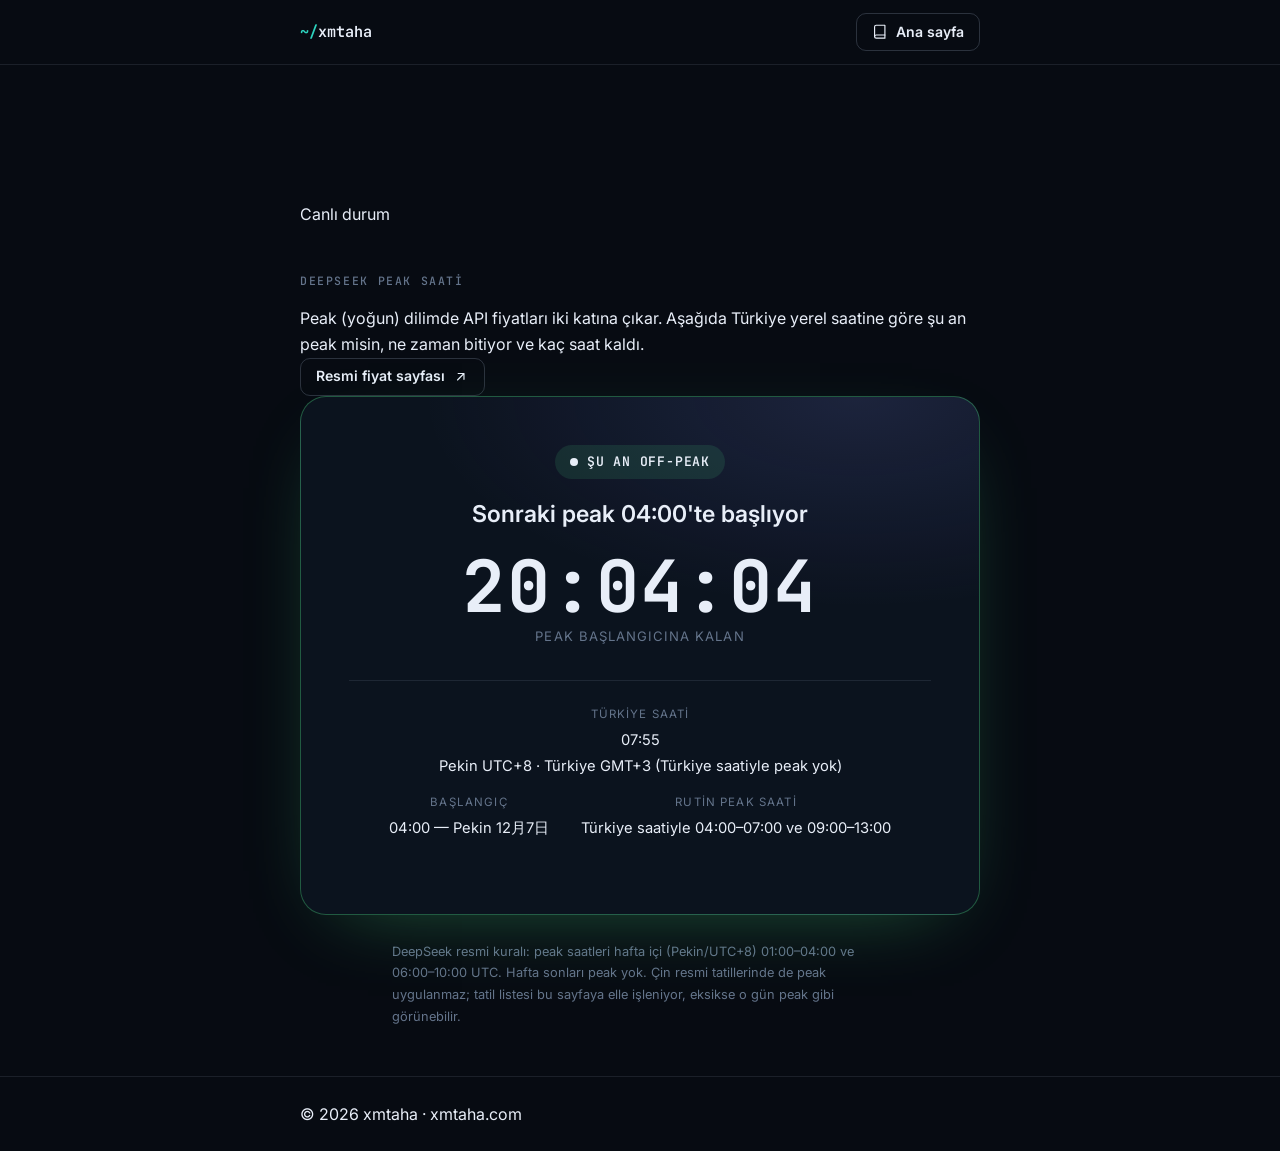
==== commit 5e1710af: "fix: deepseek sayfasindaki stilsiz skip-link" ====
--- a/deepseek/index.html
+++ b/deepseek/index.html
@@ -85,8 +85,6 @@
     </symbol>
   </svg>
 
-  <a class="skip-link" href="#main">İçeriğe geç</a>
-
   <header class="site-header" id="site-header">
     <nav class="nav container" id="nav" aria-label="Ana menü">
       <a class="brand" href="../">
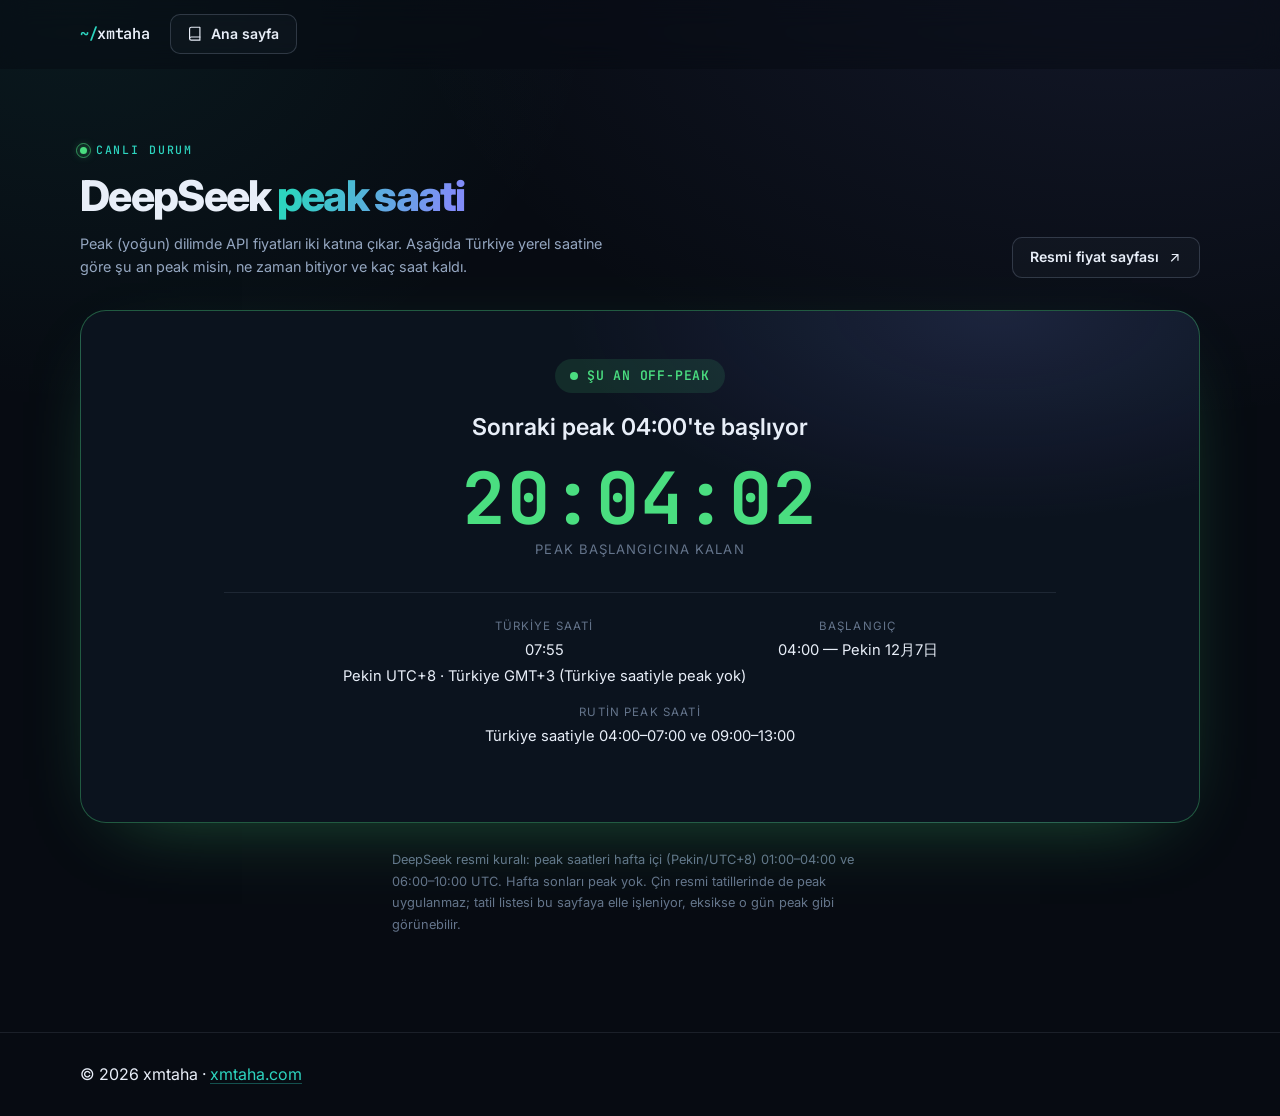
==== commit 497382c9: "fix(deepseek): mobilde tasmayi kes, rutin peak saatini UTC listesinden turet, varlik surumlerini hiz" ====
--- a/deepseek/index.html
+++ b/deepseek/index.html
@@ -11,8 +11,8 @@
   <link rel="preconnect" href="https://fonts.googleapis.com" />
   <link rel="preconnect" href="https://fonts.gstatic.com" crossorigin />
   <link href="https://fonts.googleapis.com/css2?family=Inter:wght@400;500;600;700;800&family=JetBrains+Mono:wght@400;500;600&display=swap" rel="stylesheet" />
-  <link rel="stylesheet" href="../styles.css?v=3" />
-  <link rel="stylesheet" href="deepseek.css?v=3" />
+  <link rel="stylesheet" href="../styles.css?v=6" />
+  <link rel="stylesheet" href="deepseek.css?v=6" />
 </head>
 <body>
   <!-- inline sprite: sayfada kullanılan ikonlar -->
@@ -140,7 +140,7 @@
             </div>
             <div>
               <dt>Rutin peak saati</dt>
-              <dd>Türkiye saatiyle 04:00–07:00 ve 09:00–13:00</dd>
+              <dd id="ds-routine">Türkiye saatiyle 04:00–07:00 ve 09:00–13:00</dd>
             </div>
           </dl>
         </div>
@@ -161,6 +161,6 @@
     </div>
   </footer>
 
-  <script src="deepseek.js?v=3"></script>
+  <script src="deepseek.js?v=6"></script>
 </body>
 </html>
--- a/styles.css
+++ b/styles.css
@@ -1,16 +1,26 @@
 /* =========================================================
-   xmtaha — sade profil sayfası
+   xmtaha — statik profil sayfası
    ========================================================= */
 
 :root {
   color-scheme: dark;
   --bg: #070b12;
+  --bg-elevated: #0c1320;
+  --surface: rgba(17, 25, 40, 0.66);
+  --surface-strong: #101a2b;
   --border: rgba(148, 163, 184, 0.14);
   --border-strong: rgba(148, 163, 184, 0.26);
   --text: #e8eef8;
   --muted: #94a6c0;
   --faint: #64748b;
   --accent: #2dd4bf;
+  --accent-soft: rgba(45, 212, 191, 0.12);
+  --accent-2: #818cf8;
+  --green: #4ade80;
+  --amber: #fbbf24;
+  --red: #f87171;
+  --radius: 18px;
+  --shadow: 0 24px 60px -24px rgba(0, 0, 0, 0.8);
   --font: "Inter", ui-sans-serif, system-ui, -apple-system, "Segoe UI", sans-serif;
   --mono: "JetBrains Mono", ui-monospace, SFMono-Regular, Consolas, monospace;
 }
@@ -22,6 +32,7 @@
 }
 
 html {
+  scroll-behavior: smooth;
   -webkit-text-size-adjust: 100%;
 }
 
@@ -29,10 +40,16 @@
   margin: 0;
   font-family: var(--font);
   font-size: 16px;
-  line-height: 1.65;
+  line-height: 1.6;
   color: var(--text);
-  background: var(--bg);
+  background-color: var(--bg);
+  background-image:
+    radial-gradient(1200px 800px at 88% -8%, rgba(129, 140, 248, 0.1), transparent 62%),
+    radial-gradient(900px 700px at 6% 0%, rgba(45, 212, 191, 0.07), transparent 58%);
+  background-attachment: fixed;
   -webkit-font-smoothing: antialiased;
+  -moz-osx-font-smoothing: grayscale;
+  overflow-x: hidden;
 }
 
 img {
@@ -45,9 +62,19 @@
   text-decoration: none;
 }
 
+button {
+  font: inherit;
+  color: inherit;
+}
+
 h1,
 h2,
-p {
+h3,
+p,
+blockquote,
+dl,
+dd,
+figure {
   margin: 0;
 }
 
@@ -55,6 +82,11 @@
   margin: 0;
   padding: 0;
   list-style: none;
+}
+
+::selection {
+  background: rgba(45, 212, 191, 0.32);
+  color: #fff;
 }
 
 :focus-visible {
@@ -87,32 +119,123 @@
 }
 
 .container {
-  width: min(680px, calc(100% - 2.5rem));
+  width: min(1120px, calc(100% - 2.5rem));
   margin-inline: auto;
 }
 
-.brand-mark {
-  color: var(--accent);
+.skip-link {
+  position: fixed;
+  top: 0.75rem;
+  left: 0.75rem;
+  z-index: 200;
+  padding: 0.6rem 1rem;
+  border-radius: 8px;
+  background: var(--accent);
+  color: #04121a;
+  font-weight: 700;
+  transform: translateY(-160%);
+  transition: transform 0.2s ease;
+}
+
+.skip-link:focus {
+  transform: translateY(0);
 }
 
 /* ---------- Header ---------- */
 
 .site-header {
-  border-bottom: 1px solid var(--border);
+  position: sticky;
+  top: 0;
+  z-index: 90;
+  background: rgba(7, 11, 18, 0.5);
+  border-bottom: 1px solid transparent;
+  backdrop-filter: blur(14px);
+  -webkit-backdrop-filter: blur(14px);
+  transition: background 0.25s ease, border-color 0.25s ease;
+}
+
+.site-header.is-scrolled {
+  background: rgba(7, 11, 18, 0.86);
+  border-bottom-color: var(--border);
 }
 
 .nav {
-  display: flex;
-  align-items: center;
-  justify-content: space-between;
-  gap: 1rem;
-  height: 64px;
+  position: relative;
+  display: flex;
+  align-items: center;
+  gap: 1.25rem;
+  height: 68px;
 }
 
 .brand {
+  display: inline-flex;
+  align-items: center;
   font-family: var(--mono);
   font-size: 0.95rem;
   font-weight: 600;
+  letter-spacing: -0.02em;
+  color: var(--text);
+}
+
+.brand-mark {
+  color: var(--accent);
+}
+
+.nav-links {
+  display: flex;
+  align-items: center;
+  gap: 0.25rem;
+  margin-left: auto;
+}
+
+.nav-links a {
+  padding: 0.42rem 0.68rem;
+  border-radius: 8px;
+  font-size: 0.88rem;
+  color: var(--muted);
+  transition: color 0.18s ease, background 0.18s ease;
+}
+
+.nav-links a:hover,
+.nav-links a.active {
+  color: var(--text);
+  background: rgba(148, 163, 184, 0.08);
+}
+
+.nav-toggle {
+  display: none;
+  flex-direction: column;
+  justify-content: center;
+  gap: 4px;
+  width: 40px;
+  height: 40px;
+  padding: 0;
+  border: 1px solid var(--border);
+  border-radius: 9px;
+  background: rgba(148, 163, 184, 0.05);
+  cursor: pointer;
+}
+
+.nav-toggle span {
+  display: block;
+  width: 17px;
+  height: 2px;
+  margin-inline: auto;
+  border-radius: 2px;
+  background: var(--text);
+  transition: transform 0.22s ease, opacity 0.22s ease;
+}
+
+.nav.is-open .nav-toggle span:nth-child(1) {
+  transform: translateY(6px) rotate(45deg);
+}
+
+.nav.is-open .nav-toggle span:nth-child(2) {
+  opacity: 0;
+}
+
+.nav.is-open .nav-toggle span:nth-child(3) {
+  transform: translateY(-6px) rotate(-45deg);
 }
 
 /* ---------- Buttons ---------- */
@@ -122,26 +245,30 @@
   align-items: center;
   justify-content: center;
   gap: 0.5rem;
-  padding: 0.6rem 0.95rem;
+  padding: 0.68rem 1.05rem;
   border: 1px solid transparent;
   border-radius: 10px;
   font-size: 0.88rem;
   font-weight: 600;
   line-height: 1.2;
-  transition: border-color 0.18s ease, color 0.18s ease, background 0.18s ease;
+  cursor: pointer;
+  transition: transform 0.18s ease, background 0.18s ease, border-color 0.18s ease, color 0.18s ease;
 }
 
 .btn-primary {
-  background: var(--accent);
+  background: linear-gradient(135deg, var(--accent), #38bdf8);
   color: #04121a;
+  box-shadow: 0 12px 30px -12px rgba(45, 212, 191, 0.55);
 }
 
 .btn-primary:hover {
-  background: #4fe0cc;
+  transform: translateY(-2px);
+  box-shadow: 0 16px 34px -12px rgba(45, 212, 191, 0.65);
 }
 
 .btn-ghost {
   border-color: var(--border-strong);
+  background: rgba(148, 163, 184, 0.045);
   color: var(--text);
 }
 
@@ -150,142 +277,657 @@
   color: var(--accent);
 }
 
-/* ---------- İçerik ---------- */
-
-main {
-  padding-block: clamp(2.5rem, 6vw, 4rem) 3rem;
-}
-
-.intro {
-  display: flex;
-  align-items: center;
-  gap: 1.1rem;
+/* ---------- Hero ---------- */
+
+.hero {
+  position: relative;
+  padding: clamp(3.25rem, 7vw, 5.5rem) 0 clamp(2.5rem, 5vw, 3.75rem);
+  overflow: hidden;
+}
+
+.hero::before {
+  content: "";
+  position: absolute;
+  inset: 0;
+  background-image:
+    linear-gradient(rgba(148, 163, 184, 0.055) 1px, transparent 1px),
+    linear-gradient(90deg, rgba(148, 163, 184, 0.055) 1px, transparent 1px);
+  background-size: 58px 58px;
+  -webkit-mask-image: radial-gradient(ellipse 85% 65% at 50% 0%, #000 35%, transparent 100%);
+  mask-image: radial-gradient(ellipse 85% 65% at 50% 0%, #000 35%, transparent 100%);
+  pointer-events: none;
+  z-index: 0;
+}
+
+.hero-glow {
+  position: absolute;
+  border-radius: 50%;
+  filter: blur(90px);
+  pointer-events: none;
+  z-index: 0;
+}
+
+.hero-glow--teal {
+  top: -160px;
+  left: -120px;
+  width: 460px;
+  height: 460px;
+  background: rgba(45, 212, 191, 0.13);
+}
+
+.hero-glow--indigo {
+  top: 60px;
+  right: -160px;
+  width: 520px;
+  height: 520px;
+  background: rgba(129, 140, 248, 0.11);
+}
+
+.hero-grid {
+  position: relative;
+  display: grid;
+  grid-template-columns: minmax(0, 1fr);
+  align-items: center;
+}
+
+.hero-copy {
+  position: relative;
+  z-index: 1;
+}
+
+.eyebrow {
+  display: flex;
+  align-items: center;
+  gap: 0.55rem;
+  margin-bottom: 1.15rem;
+  font-family: var(--mono);
+  font-size: 0.72rem;
+  font-weight: 500;
+  letter-spacing: 0.16em;
+  text-transform: uppercase;
+  color: var(--accent);
+}
+
+.pulse {
+  position: relative;
+  width: 7px;
+  height: 7px;
+  border-radius: 50%;
+  background: var(--green);
+  box-shadow: 0 0 10px rgba(74, 222, 128, 0.8);
+}
+
+.pulse::after {
+  content: "";
+  position: absolute;
+  inset: -4px;
+  border: 1px solid rgba(74, 222, 128, 0.6);
+  border-radius: 50%;
+  animation: pulse-ring 2s ease-out infinite;
+}
+
+.identity {
+  display: flex;
+  align-items: center;
+  gap: 1.15rem;
+  margin-bottom: 1.6rem;
 }
 
 .avatar {
-  width: 72px;
-  height: 72px;
+  width: 92px;
+  height: 92px;
   flex: none;
-  border-radius: 50%;
+  padding: 3px;
+  border-radius: 26px;
+  background: linear-gradient(135deg, rgba(45, 212, 191, 0.75), rgba(129, 140, 248, 0.65));
+  box-shadow: 0 18px 40px -18px rgba(45, 212, 191, 0.55);
   object-fit: cover;
 }
 
 h1 {
-  font-size: clamp(1.9rem, 4.5vw, 2.4rem);
-  font-weight: 700;
-  letter-spacing: -0.035em;
-  line-height: 1.15;
+  font-size: clamp(2.4rem, 5vw, 3.7rem);
+  font-weight: 800;
+  letter-spacing: -0.045em;
+  line-height: 1.05;
 }
 
 .handle {
-  margin-left: 0.3rem;
+  display: inline-block;
+  margin-left: 0.35rem;
+  padding: 0.18rem 0.55rem;
+  border: 1px solid var(--border);
+  border-radius: 999px;
+  background: rgba(148, 163, 184, 0.06);
   font-family: var(--mono);
-  font-size: 0.75rem;
-  font-weight: 400;
+  font-size: 0.78rem;
+  font-weight: 500;
   letter-spacing: 0;
   color: var(--muted);
   vertical-align: middle;
 }
 
+.role {
+  margin-top: 0.4rem;
+  font-size: 0.92rem;
+  color: var(--muted);
+}
+
 .bio {
-  margin-top: 0.25rem;
-  font-size: 0.95rem;
-  color: var(--muted);
-}
-
-.lead {
-  margin-top: 1.5rem;
+  margin-bottom: 0.85rem;
+  font-size: 1.08rem;
+  font-weight: 500;
+  color: #d5e2f3;
+}
+
+.intro {
+  max-width: 56ch;
   font-size: 0.95rem;
   line-height: 1.75;
   color: var(--muted);
 }
 
-h2 {
-  margin-top: 2.75rem;
-  margin-bottom: 0.9rem;
-  font-family: var(--mono);
-  font-size: 0.72rem;
-  font-weight: 500;
-  letter-spacing: 0.14em;
-  text-transform: uppercase;
-  color: var(--faint);
-}
-
-.tools li {
-  display: flex;
-  flex-wrap: wrap;
-  align-items: baseline;
-  gap: 0.15rem 0.85rem;
-  padding: 0.55rem 0;
-  border-bottom: 1px solid var(--border);
-  font-size: 0.9rem;
-}
-
-.tools li:last-child {
-  border-bottom: 0;
-}
-
-.tools strong {
-  min-width: 9.5rem;
-  font-weight: 600;
-}
-
-.tools span {
-  color: var(--muted);
-  font-size: 0.86rem;
-}
-
-.links {
+.hero-actions {
   display: flex;
   flex-wrap: wrap;
   gap: 0.7rem;
-}
-
-/* ---------- Footer ---------- */
-
-.site-footer {
-  padding: 1.5rem 0;
+  margin-top: 1.75rem;
+}
+
+.hero-meta {
+  display: flex;
+  flex-wrap: wrap;
+  gap: 0.65rem 1.4rem;
+  margin-top: 1.9rem;
+  font-size: 0.8rem;
+  color: var(--faint);
+}
+
+.hero-meta li {
+  display: inline-flex;
+  align-items: center;
+  gap: 0.42rem;
+}
+
+.hero-meta .icon {
+  color: var(--accent);
+  opacity: 0.85;
+}
+
+.local-time {
+  font-family: var(--mono);
+  font-size: 0.76rem;
+  color: var(--muted);
+  font-variant-numeric: tabular-nums;
+}
+
+/* ---------- Terminal ---------- */
+
+.terminal-wrap {
+  position: relative;
+  max-width: 500px;
+  justify-self: end;
+  width: 100%;
+}
+
+.terminal-wrap::before {
+  content: "";
+  position: absolute;
+  inset: 12% 8%;
+  background: linear-gradient(120deg, rgba(45, 212, 191, 0.35), rgba(129, 140, 248, 0.35));
+  filter: blur(52px);
+  opacity: 0.5;
+  z-index: -1;
+}
+
+.terminal {
+  max-width: 100%;
+  overflow-wrap: anywhere;
+  border: 1px solid var(--border);
+  border-radius: 16px;
+  background: linear-gradient(180deg, #0d1726, #09111d);
+  box-shadow: var(--shadow);
+  overflow: hidden;
+}
+
+.terminal-bar {
+  display: flex;
+  align-items: center;
+  gap: 0.4rem;
+  padding: 0.72rem 1rem;
+  border-bottom: 1px solid var(--border);
+  background: rgba(148, 163, 184, 0.04);
+}
+
+.dot {
+  width: 9px;
+  height: 9px;
+  border-radius: 50%;
+}
+
+.dot--red { background: #f87171; }
+.dot--yellow { background: #fbbf24; }
+.dot--green { background: #4ade80; }
+
+.terminal-title {
+  margin-left: auto;
+  font-family: var(--mono);
+  font-size: 0.68rem;
+  color: var(--faint);
+}
+
+.terminal-body {
+  margin: 0;
+  padding: 1.2rem 1.25rem 1.4rem;
+  overflow-x: auto;
+  overflow-wrap: anywhere;
+  font-family: var(--mono);
+  font-size: 0.79rem;
+  line-height: 1.85;
+  color: #c9d6e8;
+  tab-size: 2;
+}
+
+.terminal-body code {
+  font-family: inherit;
+}
+
+.t-line {
+  display: block;
+}
+
+.t-out {
+  display: block;
+  color: #8fa4bf;
+}
+
+.t-dim { color: #5b6f89; }
+.t-path { color: var(--accent-2); }
+.t-cmd { color: #f1f5f9; font-weight: 500; }
+.t-accent { color: var(--accent); }
+.t-hash { color: var(--amber); }
+
+.t-cursor {
+  display: inline-block;
+  width: 7px;
+  height: 0.95em;
+  margin-left: 1px;
+  background: var(--accent);
+  vertical-align: -2px;
+  animation: blink 1.1s steps(1) infinite;
+}
+
+/* ---------- Sections ---------- */
+
+.section {
+  position: relative;
+  padding-block: clamp(3.5rem, 7.5vw, 6.25rem);
+  scroll-margin-top: 84px;
+}
+
+.section-head {
+  display: flex;
+  align-items: flex-end;
+  justify-content: space-between;
+  gap: 1.5rem;
+  flex-wrap: wrap;
+  margin-bottom: 2rem;
+}
+
+.section-head .eyebrow,
+.contact-card .eyebrow {
+  margin-bottom: 0.8rem;
+}
+
+h2 {
+  font-size: clamp(1.85rem, 3.6vw, 2.65rem);
+  font-weight: 800;
+  letter-spacing: -0.04em;
+  line-height: 1.14;
+}
+
+.grad {
+  background: linear-gradient(110deg, var(--accent) 10%, var(--accent-2) 90%);
+  -webkit-background-clip: text;
+  background-clip: text;
+  color: transparent;
+}
+
+.section-sub {
+  max-width: 58ch;
+  margin-top: 0.7rem;
+  font-size: 0.9rem;
+  color: var(--muted);
+}
+
+.inline-link {
+  color: var(--accent);
+  text-decoration: underline;
+  text-decoration-color: rgba(45, 212, 191, 0.35);
+  text-underline-offset: 3px;
+}
+
+.inline-link:hover {
+  text-decoration-color: var(--accent);
+}
+
+/* ---------- Contact ---------- */
+
+.contact-card {
+  position: relative;
+  overflow: hidden;
+  padding: clamp(2rem, 5.5vw, 3.75rem);
+  border: 1px solid rgba(45, 212, 191, 0.26);
+  border-radius: 26px;
+  background:
+    radial-gradient(620px 300px at 82% 0%, rgba(129, 140, 248, 0.16), transparent 70%),
+    radial-gradient(520px 320px at 8% 100%, rgba(45, 212, 191, 0.13), transparent 72%),
+    rgba(13, 21, 34, 0.82);
+  text-align: center;
+}
+
+.contact-card::before {
+  content: "";
+  position: absolute;
+  inset: 0;
+  background-image:
+    linear-gradient(rgba(148, 163, 184, 0.05) 1px, transparent 1px),
+    linear-gradient(90deg, rgba(148, 163, 184, 0.05) 1px, transparent 1px);
+  background-size: 46px 46px;
+  -webkit-mask-image: radial-gradient(ellipse 70% 80% at 50% 50%, #000, transparent 78%);
+  mask-image: radial-gradient(ellipse 70% 80% at 50% 50%, #000, transparent 78%);
+  pointer-events: none;
+}
+
+.contact-card > * {
+  position: relative;
+}
+
+.contact-card .eyebrow {
+  justify-content: center;
+}
+
+.contact-card h2 {
+  max-width: 24ch;
+  margin: 0 auto 0.9rem;
+}
+
+.contact-desc {
+  max-width: 52ch;
+  margin: 0 auto 1.8rem;
+  font-size: 0.92rem;
+  line-height: 1.75;
+  color: var(--muted);
+}
+
+.contact-actions {
+  display: flex;
+  justify-content: center;
+  flex-wrap: wrap;
+  gap: 0.7rem;
+}
+
+.contact-meta {
+  display: flex;
+  justify-content: center;
+  flex-wrap: wrap;
+  gap: 0.7rem 1.4rem;
+  margin-top: 2rem;
+  padding-top: 1.4rem;
   border-top: 1px solid var(--border);
-}
-
-.footer-inner {
-  display: flex;
-  align-items: center;
-  justify-content: space-between;
-  gap: 1rem;
   font-size: 0.78rem;
   color: var(--faint);
 }
 
-/* ---------- Mobil ---------- */
-
-@media (max-width: 520px) {
+.contact-meta span {
+  display: inline-flex;
+  align-items: center;
+  gap: 0.4rem;
+}
+
+.contact-meta .icon {
+  color: var(--accent);
+  opacity: 0.8;
+}
+
+/* ---------- Footer ---------- */
+
+.site-footer {
+  padding: 1.8rem 0;
+  border-top: 1px solid var(--border);
+}
+
+.footer-inner {
+  display: flex;
+  align-items: center;
+  justify-content: space-between;
+  gap: 0.75rem 1.5rem;
+  flex-wrap: wrap;
+  font-size: 0.78rem;
+  color: var(--faint);
+}
+
+.footer-inner .brand-mark {
+  font-family: var(--mono);
+}
+
+.footer-sep {
+  margin-inline: 0.25rem;
+  opacity: 0.55;
+}
+
+/* ---------- Back to top ---------- */
+
+.to-top {
+  position: fixed;
+  right: 1.25rem;
+  bottom: 1.25rem;
+  z-index: 80;
+  display: grid;
+  place-items: center;
+  width: 42px;
+  height: 42px;
+  padding: 0;
+  border: 1px solid var(--border-strong);
+  border-radius: 12px;
+  background: rgba(13, 21, 34, 0.9);
+  color: var(--muted);
+  cursor: pointer;
+  opacity: 0;
+  transform: translateY(12px);
+  pointer-events: none;
+  backdrop-filter: blur(10px);
+  transition: opacity 0.2s ease, transform 0.2s ease, color 0.2s ease, border-color 0.2s ease;
+}
+
+.to-top.is-visible {
+  opacity: 1;
+  transform: translateY(0);
+  pointer-events: auto;
+}
+
+.to-top:hover {
+  color: var(--accent);
+  border-color: rgba(45, 212, 191, 0.5);
+}
+
+/* ---------- Reveal & motion ---------- */
+
+.reveal {
+  transition: opacity 0.65s ease, transform 0.65s cubic-bezier(0.2, 0.7, 0.3, 1);
+}
+
+@keyframes pulse-ring {
+  0% {
+    opacity: 0.7;
+    transform: scale(0.6);
+  }
+  75%,
+  100% {
+    opacity: 0;
+    transform: scale(1.6);
+  }
+}
+
+@keyframes blink {
+  0%,
+  49% {
+    opacity: 1;
+  }
+  50%,
+  100% {
+    opacity: 0;
+  }
+}
+
+/* ---------- Responsive ---------- */
+
+@media (max-width: 980px) {
+  .hero-grid {
+    grid-template-columns: 1fr;
+  }
+
+  .terminal-wrap {
+    max-width: 560px;
+    justify-self: start;
+  }
+
+}
+
+@media (max-width: 860px) {
+  .nav {
+    gap: 0.7rem;
+  }
+
+  .nav-toggle {
+    display: flex;
+    margin-left: 0;
+  }
+
+  .nav-links {
+    position: absolute;
+    top: 100%;
+    left: 0;
+    right: 0;
+    display: none;
+    flex-direction: column;
+    align-items: stretch;
+    gap: 0.15rem;
+    margin: 0;
+    padding: 0.6rem 1rem 1rem;
+    border: 1px solid var(--border);
+    border-top: 0;
+    border-radius: 0 0 14px 14px;
+    background: rgba(7, 11, 18, 0.97);
+    backdrop-filter: blur(16px);
+    -webkit-backdrop-filter: blur(16px);
+    box-shadow: 0 30px 50px -30px rgba(0, 0, 0, 0.9);
+  }
+
+  .nav.is-open .nav-links {
+    display: flex;
+    animation: menu-in 0.18s ease;
+  }
+
+  .nav-links a {
+    padding: 0.7rem 0.75rem;
+    font-size: 0.9rem;
+  }
+
+  @keyframes menu-in {
+    from {
+      opacity: 0;
+      transform: translateY(-6px);
+    }
+    to {
+      opacity: 1;
+      transform: translateY(0);
+    }
+  }
+}
+
+@media (max-width: 720px) {
+  .terminal-body {
+    font-size: 0.73rem;
+    padding: 1rem 1rem 1.2rem;
+  }
+
+  .terminal-wrap::before {
+    display: none;
+  }
+
+  .t-line,
+  .t-out {
+    white-space: pre-wrap;
+    overflow-wrap: anywhere;
+  }
+
+  .contact-meta {
+    gap: 0.55rem 1rem;
+  }
+}
+
+@media (max-width: 560px) {
   .container {
     width: calc(100% - 2rem);
   }
 
-  .tools strong {
-    min-width: 0;
-  }
-
-  .tools li {
-    gap: 0.1rem;
-  }
-
-  .tools strong {
-    display: block;
+  h1 {
+    font-size: 2.35rem;
+  }
+
+  .identity {
+    gap: 0.9rem;
+  }
+
+  .avatar {
+    width: 76px;
+    height: 76px;
+    border-radius: 21px;
+  }
+
+  .handle {
+    display: inline-block;
+    margin: 0.45rem 0 0;
+    font-size: 0.7rem;
+  }
+
+  .hero-actions,
+  .contact-actions {
+    flex-direction: column;
+    align-items: stretch;
+  }
+
+  .hero-actions .btn,
+  .contact-actions .btn {
     width: 100%;
-  }
-
-  .links .btn {
-    flex: 1 1 auto;
-  }
+    justify-content: center;
+  }
+
+  .hero-meta {
+    gap: 0.5rem 1rem;
+  }
+
+  .terminal {
+    font-size: 0.8rem;
+  }
+
+  .section {
+    scroll-margin-top: 76px;
+  }
+
 }
 
 @media (prefers-reduced-motion: reduce) {
+  html {
+    scroll-behavior: auto;
+  }
+
   *,
   *::before,
   *::after {
+    animation-duration: 0.001ms !important;
+    animation-iteration-count: 1 !important;
     transition-duration: 0.001ms !important;
   }
+
 }
--- a/deepseek/deepseek.css
+++ b/deepseek/deepseek.css
@@ -6,8 +6,14 @@
   padding-top: clamp(2.5rem, 6vw, 4.5rem);
 }
 
+.ds-page .container,
+.ds-page .ds-card {
+  max-width: 100%;
+}
+
 .ds-card {
   position: relative;
+  min-width: 0;
   overflow: hidden;
   padding: clamp(1.8rem, 5vw, 3rem);
   border: 1px solid var(--border-strong);
@@ -145,6 +151,24 @@
   color: var(--faint);
 }
 
+@media (max-width: 720px) {
+  .ds-countdown {
+    font-size: 2.4rem;
+  }
+
+  .ds-facts > div {
+    min-width: 0;
+    flex: 1 1 100%;
+  }
+
+  .ds-page .section-head {
+    flex-direction: column;
+    align-items: flex-start;
+    gap: 1rem;
+  }
+
+}
+
 @media (prefers-reduced-motion: reduce) {
   .ds-pulse { animation: none; }
 }
